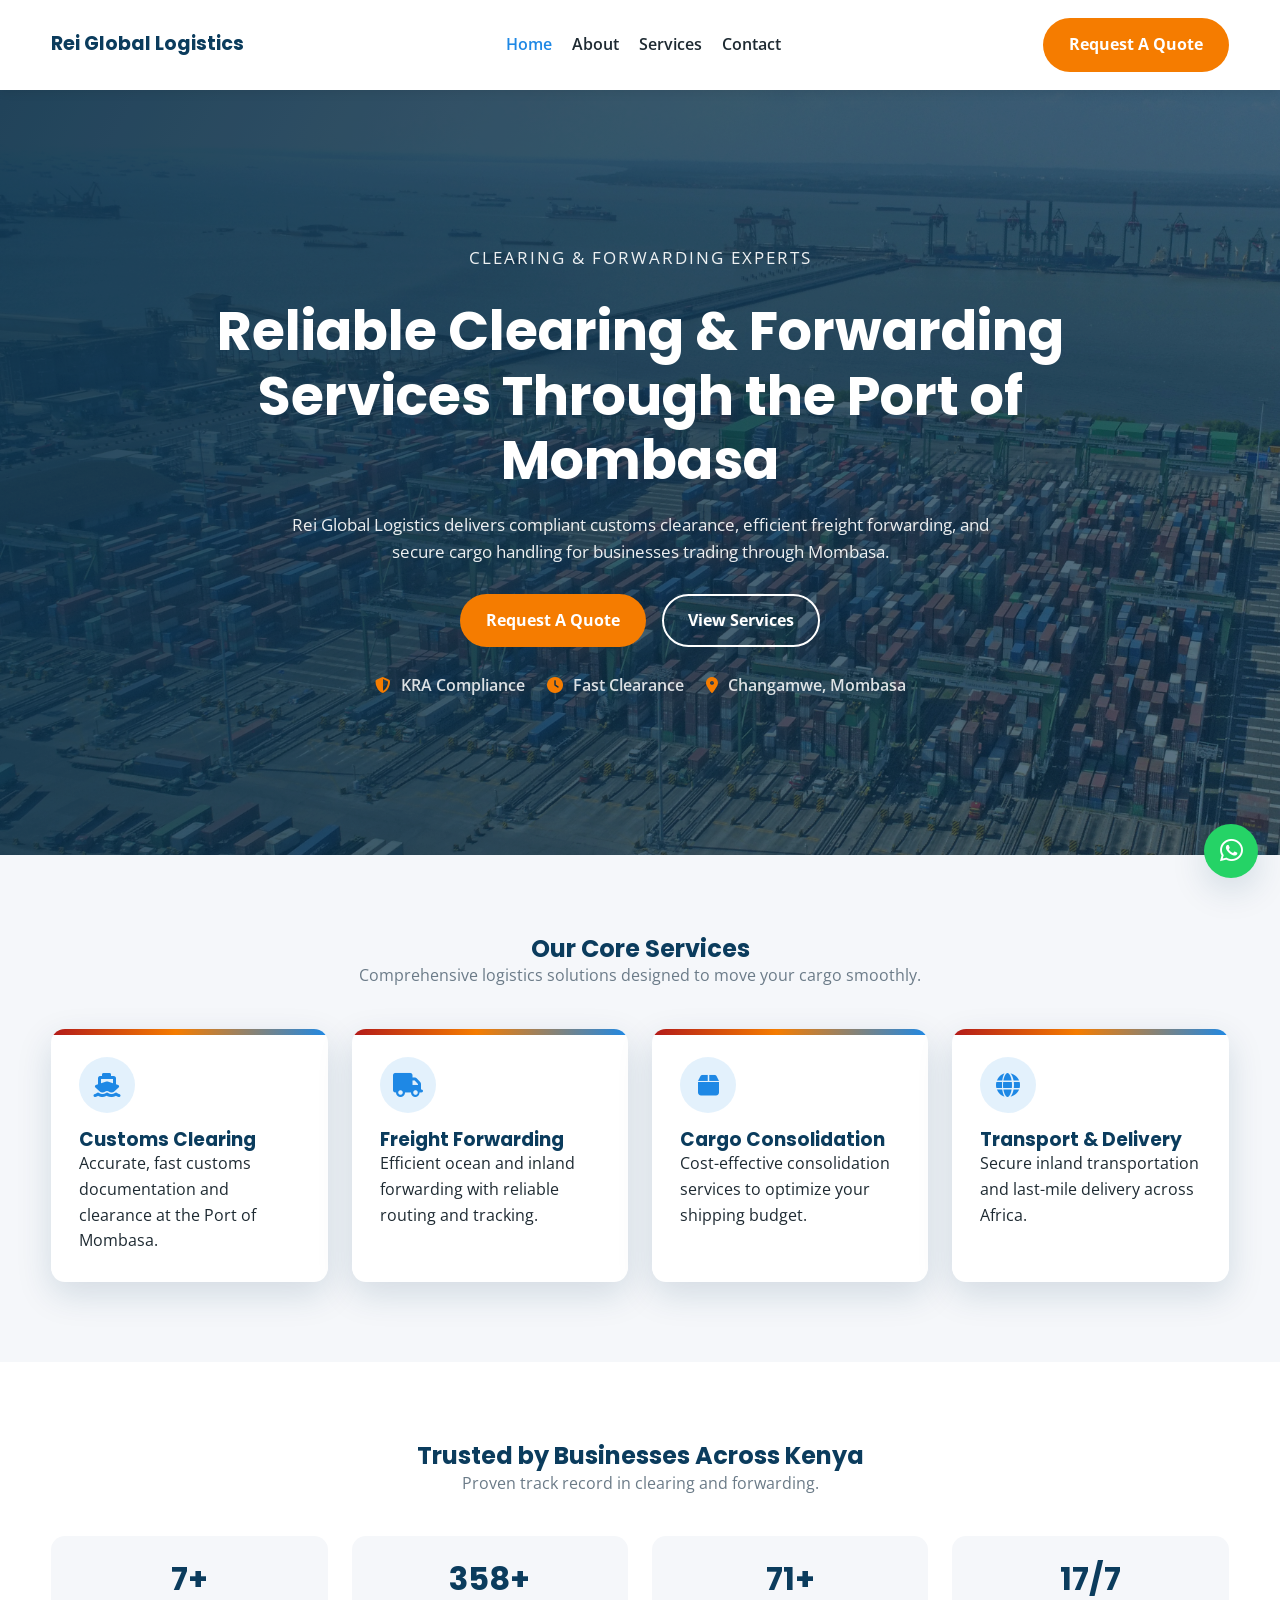
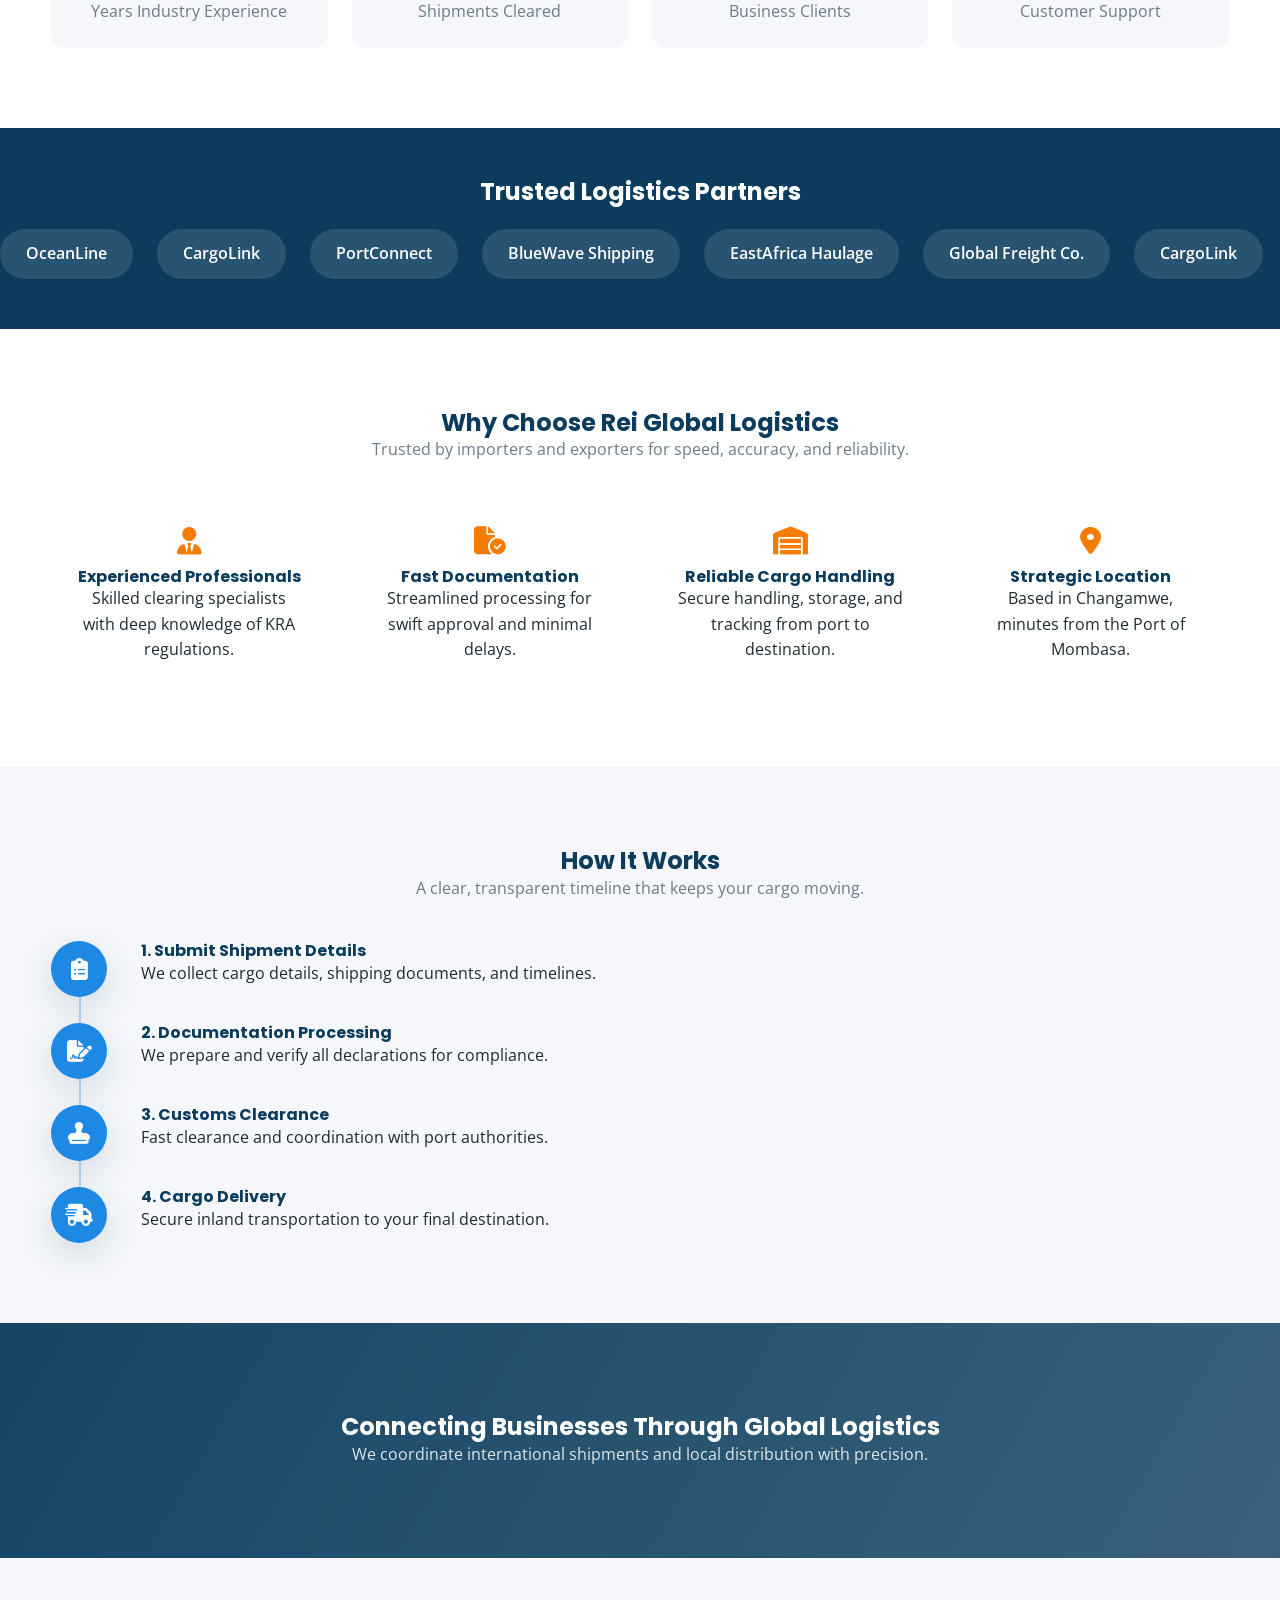
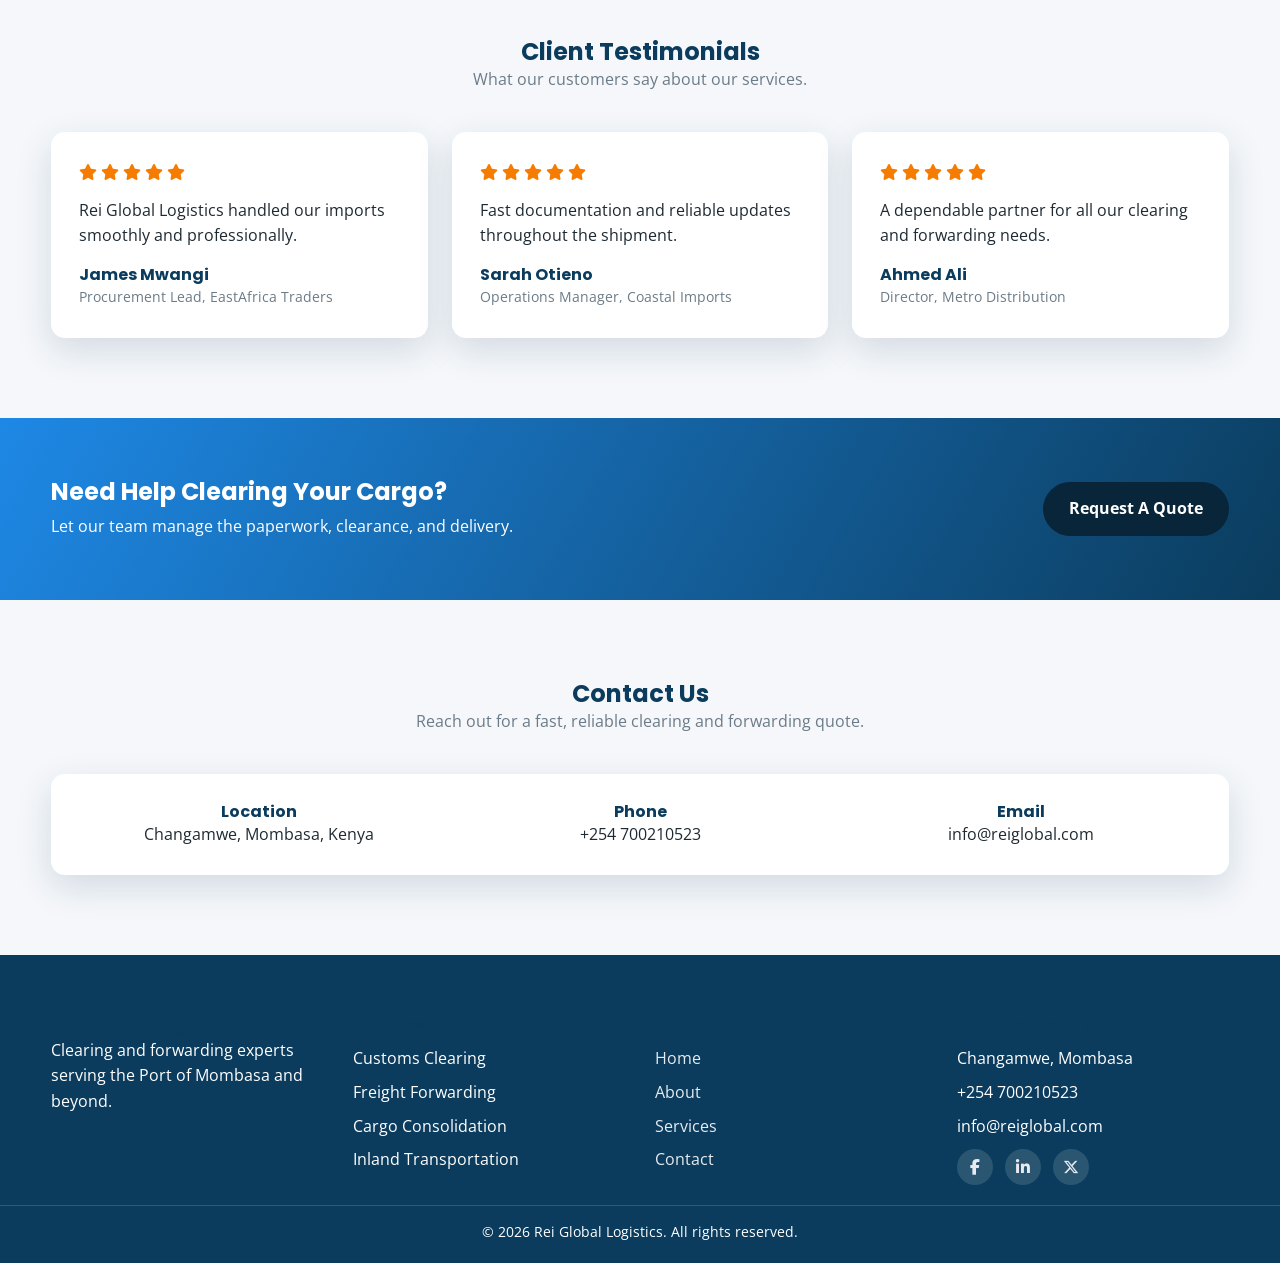
==== rei-global-logistics/index.html @ 984c5f97 "Initial commit" ====
<!doctype html>
<html lang="en">
  <head>
    <meta charset="UTF-8" />
    <meta name="viewport" content="width=device-width, initial-scale=1.0" />
    <meta
      name="description"
      content="Premium clearing and forwarding services in Changamwe, Mombasa. Rei Global Logistics delivers compliant customs clearance and reliable freight forwarding through the Port of Mombasa."
    />
    <title>Rei Global Logistics | Clearing & Forwarding in Mombasa</title>

    <!-- Open Graph -->
    <meta
      property="og:title"
      content="Rei Global Logistics | Clearing & Forwarding in Mombasa"
    />
    <meta
      property="og:description"
      content="Reliable customs clearing, freight forwarding, and cargo handling through the Port of Mombasa."
    />
    <meta property="og:type" content="website" />
    <meta property="og:url" content="https://reiglobal.com" />
    <meta property="og:image" content="https://reiglobal.com/images/hero.jpg" />

    <link rel="preconnect" href="https://fonts.googleapis.com" />
    <link rel="preconnect" href="https://fonts.gstatic.com" crossorigin />
    <link
      href="https://fonts.googleapis.com/css2?family=Open+Sans:wght@300;400;600;700&family=Poppins:wght@500;600;700&display=swap"
      rel="stylesheet"
    />
    <link
      rel="stylesheet"
      href="https://cdnjs.cloudflare.com/ajax/libs/font-awesome/6.5.0/css/all.min.css"
      crossorigin="anonymous"
      referrerpolicy="no-referrer"
    />
    <link rel="stylesheet" href="css/style.css" />
  </head>
  <body class="page-transition">
    <!-- Header / Navbar -->
    <header class="site-header">
      <nav class="navbar container" aria-label="Main navigation">
        <a href="index.html" class="logo">Rei Global Logistics</a>
        <button
          class="nav-toggle"
          aria-label="Toggle menu"
          aria-expanded="false"
        >
          <span class="bar"></span>
          <span class="bar"></span>
          <span class="bar"></span>
        </button>
        <div class="nav-links">
          <a href="index.html" class="active">Home</a>
          <a href="about.html">About</a>
          <a href="services.html">Services</a>
          <a href="contact.html">Contact</a>
          <a href="contact.html" class="btn btn-accent btn-small"
            >Request a Quote</a
          >
        </div>
        <a href="contact.html" class="btn btn-accent">Request a Quote</a>
      </nav>
    </header>

    <!-- Hero Section -->
    <section class="hero" role="banner">
      <!-- Background image: images/hero.jpg -->
      <div class="hero-overlay"></div>
      <div class="hero-content container">
        <p class="hero-kicker">Clearing &amp; Forwarding Experts</p>
        <h1>
          Reliable Clearing &amp; Forwarding Services Through the Port of
          Mombasa
        </h1>
        <p>
          Rei Global Logistics delivers compliant customs clearance, efficient
          freight forwarding, and secure cargo handling for businesses trading
          through Mombasa.
        </p>
        <div class="hero-actions">
          <a href="contact.html" class="btn btn-accent btn-animated"
            >Request a Quote</a
          >
          <a href="services.html" class="btn btn-outline btn-animated"
            >View Services</a
          >
        </div>
        <div class="hero-trust">
          <span><i class="fa-solid fa-shield-halved"></i> KRA Compliance</span>
          <span><i class="fa-solid fa-clock"></i> Fast Clearance</span>
          <span
            ><i class="fa-solid fa-location-dot"></i> Changamwe, Mombasa</span
          >
        </div>
      </div>
    </section>

    <!-- Services Overview -->
    <section id="services" class="section reveal">
      <div class="container">
        <div class="section-header">
          <h2>Our Core Services</h2>
          <p>
            Comprehensive logistics solutions designed to move your cargo
            smoothly.
          </p>
        </div>
        <div class="grid grid-4">
          <div class="card service-card">
            <div class="icon-circle"><i class="fa-solid fa-ship"></i></div>
            <h3>Customs Clearing</h3>
            <p>
              Accurate, fast customs documentation and clearance at the Port of
              Mombasa.
            </p>
          </div>
          <div class="card service-card">
            <div class="icon-circle"><i class="fa-solid fa-truck"></i></div>
            <h3>Freight Forwarding</h3>
            <p>
              Efficient ocean and inland forwarding with reliable routing and
              tracking.
            </p>
          </div>
          <div class="card service-card">
            <div class="icon-circle"><i class="fa-solid fa-box"></i></div>
            <h3>Cargo Consolidation</h3>
            <p>
              Cost-effective consolidation services to optimize your shipping
              budget.
            </p>
          </div>
          <div class="card service-card">
            <div class="icon-circle"><i class="fa-solid fa-globe"></i></div>
            <h3>Transport &amp; Delivery</h3>
            <p>
              Secure inland transportation and last-mile delivery across Africa.
            </p>
          </div>
        </div>
      </div>
    </section>

    <!-- Trust / Statistics -->
    <section class="section stats-section reveal">
      <div class="container">
        <div class="section-header">
          <h2>Trusted by Businesses Across Kenya</h2>
          <p>Proven track record in clearing and forwarding.</p>
        </div>
        <div class="grid grid-4">
          <div class="stat-card">
            <h3><span class="counter" data-target="10">0</span>+</h3>
            <p>Years Industry Experience</p>
          </div>
          <div class="stat-card">
            <h3><span class="counter" data-target="500">0</span>+</h3>
            <p>Shipments Cleared</p>
          </div>
          <div class="stat-card">
            <h3><span class="counter" data-target="100">0</span>+</h3>
            <p>Business Clients</p>
          </div>
          <div class="stat-card">
            <h3><span class="counter" data-target="24">0</span>/7</h3>
            <p>Customer Support</p>
          </div>
        </div>
      </div>
    </section>

    <!-- Partner Logos -->
    <section class="logo-strip reveal" aria-label="Partner logos">
      <div class="container">
        <h2>Trusted Logistics Partners</h2>
      </div>
      <div class="logo-marquee">
        <div class="logo-track">
          <div class="logo-item">OceanLine</div>
          <div class="logo-item">CargoLink</div>
          <div class="logo-item">PortConnect</div>
          <div class="logo-item">BlueWave Shipping</div>
          <div class="logo-item">EastAfrica Haulage</div>
          <div class="logo-item">Global Freight Co.</div>
          <div class="logo-item">CargoLink</div>
          <div class="logo-item">PortConnect</div>
        </div>
      </div>
    </section>

    <!-- Why Choose Us -->
    <section class="section section-alt reveal">
      <div class="container">
        <div class="section-header">
          <h2>Why Choose Rei Global Logistics</h2>
          <p>
            Trusted by importers and exporters for speed, accuracy, and
            reliability.
          </p>
        </div>
        <div class="grid grid-4">
          <div class="feature">
            <i class="fa-solid fa-user-tie"></i>
            <h4>Experienced Professionals</h4>
            <p>
              Skilled clearing specialists with deep knowledge of KRA
              regulations.
            </p>
          </div>
          <div class="feature">
            <i class="fa-solid fa-file-circle-check"></i>
            <h4>Fast Documentation</h4>
            <p>Streamlined processing for swift approval and minimal delays.</p>
          </div>
          <div class="feature">
            <i class="fa-solid fa-warehouse"></i>
            <h4>Reliable Cargo Handling</h4>
            <p>
              Secure handling, storage, and tracking from port to destination.
            </p>
          </div>
          <div class="feature">
            <i class="fa-solid fa-location-dot"></i>
            <h4>Strategic Location</h4>
            <p>Based in Changamwe, minutes from the Port of Mombasa.</p>
          </div>
        </div>
      </div>
    </section>

    <!-- Process Timeline -->
    <section class="section reveal">
      <div class="container">
        <div class="section-header">
          <h2>How It Works</h2>
          <p>A clear, transparent timeline that keeps your cargo moving.</p>
        </div>
        <div class="timeline">
          <div class="timeline-step">
            <div class="timeline-icon">
              <i class="fa-solid fa-clipboard-list"></i>
            </div>
            <div>
              <h4>1. Submit Shipment Details</h4>
              <p>
                We collect cargo details, shipping documents, and timelines.
              </p>
            </div>
          </div>
          <div class="timeline-step">
            <div class="timeline-icon">
              <i class="fa-solid fa-file-signature"></i>
            </div>
            <div>
              <h4>2. Documentation Processing</h4>
              <p>We prepare and verify all declarations for compliance.</p>
            </div>
          </div>
          <div class="timeline-step">
            <div class="timeline-icon"><i class="fa-solid fa-stamp"></i></div>
            <div>
              <h4>3. Customs Clearance</h4>
              <p>Fast clearance and coordination with port authorities.</p>
            </div>
          </div>
          <div class="timeline-step">
            <div class="timeline-icon">
              <i class="fa-solid fa-truck-fast"></i>
            </div>
            <div>
              <h4>4. Cargo Delivery</h4>
              <p>Secure inland transportation to your final destination.</p>
            </div>
          </div>
        </div>
      </div>
    </section>

    <!-- Global Logistics Section -->
    <section class="global-section reveal">
      <div class="global-overlay"></div>
      <div class="container">
        <h2>Connecting Businesses Through Global Logistics</h2>
        <p>
          We coordinate international shipments and local distribution with
          precision.
        </p>
      </div>
    </section>

    <!-- Testimonials -->
    <section class="section reveal">
      <div class="container">
        <div class="section-header">
          <h2>Client Testimonials</h2>
          <p>What our customers say about our services.</p>
        </div>
        <div class="grid grid-3">
          <div class="card testimonial">
            <div class="stars">
              <i class="fa-solid fa-star"></i>
              <i class="fa-solid fa-star"></i>
              <i class="fa-solid fa-star"></i>
              <i class="fa-solid fa-star"></i>
              <i class="fa-solid fa-star"></i>
            </div>
            <p>
              Rei Global Logistics handled our imports smoothly and
              professionally.
            </p>
            <h4>James Mwangi</h4>
            <span>Procurement Lead, EastAfrica Traders</span>
          </div>
          <div class="card testimonial">
            <div class="stars">
              <i class="fa-solid fa-star"></i>
              <i class="fa-solid fa-star"></i>
              <i class="fa-solid fa-star"></i>
              <i class="fa-solid fa-star"></i>
              <i class="fa-solid fa-star"></i>
            </div>
            <p>
              Fast documentation and reliable updates throughout the shipment.
            </p>
            <h4>Sarah Otieno</h4>
            <span>Operations Manager, Coastal Imports</span>
          </div>
          <div class="card testimonial">
            <div class="stars">
              <i class="fa-solid fa-star"></i>
              <i class="fa-solid fa-star"></i>
              <i class="fa-solid fa-star"></i>
              <i class="fa-solid fa-star"></i>
              <i class="fa-solid fa-star"></i>
            </div>
            <p>
              A dependable partner for all our clearing and forwarding needs.
            </p>
            <h4>Ahmed Ali</h4>
            <span>Director, Metro Distribution</span>
          </div>
        </div>
      </div>
    </section>

    <!-- Call To Action -->
    <section class="cta reveal">
      <div class="container cta-inner">
        <div>
          <h2>Need Help Clearing Your Cargo?</h2>
          <p>Let our team manage the paperwork, clearance, and delivery.</p>
        </div>
        <a href="contact.html" class="btn btn-dark">Request a Quote</a>
      </div>
    </section>

    <!-- Contact Preview -->
    <section class="section reveal">
      <div class="container">
        <div class="section-header">
          <h2>Contact Us</h2>
          <p>Reach out for a fast, reliable clearing and forwarding quote.</p>
        </div>
        <div class="contact-preview">
          <div>
            <h4>Location</h4>
            <p>Changamwe, Mombasa, Kenya</p>
          </div>
          <div>
            <h4>Phone</h4>
            <p>+254 700210523</p>
          </div>
          <div>
            <h4>Email</h4>
            <p>info@reiglobal.com</p>
          </div>
        </div>
      </div>
    </section>

    <!-- Footer -->
    <footer class="footer">
      <div class="container footer-grid">
        <div>
          <h3>Rei Global Logistics</h3>
          <p>
            Clearing and forwarding experts serving the Port of Mombasa and
            beyond.
          </p>
        </div>
        <div>
          <h4>Services</h4>
          <ul>
            <li>Customs Clearing</li>
            <li>Freight Forwarding</li>
            <li>Cargo Consolidation</li>
            <li>Inland Transportation</li>
          </ul>
        </div>
        <div>
          <h4>Quick Links</h4>
          <ul>
            <li><a href="index.html">Home</a></li>
            <li><a href="about.html">About</a></li>
            <li><a href="services.html">Services</a></li>
            <li><a href="contact.html">Contact</a></li>
          </ul>
        </div>
        <div>
          <h4>Contact Details</h4>
          <ul>
            <li>Changamwe, Mombasa</li>
            <li>+254 700210523</li>
            <li>info@reiglobal.com</li>
          </ul>
          <div class="socials">
            <a href="#" aria-label="Facebook"
              ><i class="fa-brands fa-facebook-f"></i
            ></a>
            <a href="#" aria-label="LinkedIn"
              ><i class="fa-brands fa-linkedin-in"></i
            ></a>
            <a href="#" aria-label="Twitter"
              ><i class="fa-brands fa-x-twitter"></i
            ></a>
          </div>
        </div>
      </div>
      <div class="footer-bottom">
        <p>&copy; 2026 Rei Global Logistics. All rights reserved.</p>
      </div>
    </footer>

    <!-- Floating WhatsApp Button -->
    <a
      href="https://wa.me/254700210523"
      class="whatsapp-float"
      aria-label="Chat on WhatsApp"
    >
      <i class="fa-brands fa-whatsapp"></i>
    </a>

    <script src="js/script.js"></script>
  </body>
</html>
---- rei-global-logistics/css/style.css ----
/* ==========================================================
   Rei Global Logistics - Premium Stylesheet
   ========================================================== */

:root {
  --primary: #0B3C5D;
  --secondary: #1E88E5;
  --accent: #F57C00;
  --bg: #F5F7FA;
  --dark: #082539;
  --text: #1E2A32;
  --muted: #6B7B88;
  --white: #ffffff;
  --shadow: 0 12px 35px rgba(11, 60, 93, 0.15);
  --radius: 14px;
}

* {
  box-sizing: border-box;
  margin: 0;
  padding: 0;
}

html {
  scroll-behavior: smooth;
}

body {
  font-family: "Open Sans", sans-serif;
  color: var(--text);
  background: var(--bg);
  line-height: 1.6;
  opacity: 0;
  transition: opacity 0.4s ease;
}

body.page-loaded {
  opacity: 1;
}

body.page-leave {
  opacity: 0;
}

h1, h2, h3, h4 {
  font-family: "Poppins", sans-serif;
  color: var(--primary);
  line-height: 1.2;
}

a {
  text-decoration: none;
  color: inherit;
}

img {
  max-width: 100%;
  display: block;
  border-radius: var(--radius);
}

.container {
  width: min(1200px, 92%);
  margin: 0 auto;
}

.section {
  padding: 80px 0;
}

.section-alt {
  background: var(--white);
}

.section-header {
  text-align: center;
  margin-bottom: 40px;
}

.section-header p {
  color: var(--muted);
}

/* =========================
   Utility
   ========================= */

.btn-small {
  padding: 8px 16px;
  font-size: 0.9rem;
}

.reveal {
  opacity: 0;
  transform: translateY(30px);
  transition: opacity 0.7s ease, transform 0.7s ease;
}

.reveal-visible {
  opacity: 1;
  transform: translateY(0);
}

/* =========================
   Header / Navbar
   ========================= */

.site-header {
  position: sticky;
  top: 0;
  z-index: 999;
  background: var(--white);
  box-shadow: 0 2px 10px rgba(0, 0, 0, 0.08);
}

.navbar {
  display: flex;
  align-items: center;
  justify-content: space-between;
  padding: 18px 0;
  gap: 20px;
  position: relative;
}

.logo {
  font-family: "Poppins", sans-serif;
  font-weight: 700;
  font-size: 1.2rem;
  color: var(--primary);
}

.nav-links {
  display: flex;
  gap: 20px;
  align-items: center;
}

.nav-links .btn-small {
  display: none;
}

.nav-links a {
  font-weight: 600;
  color: var(--text);
  transition: color 0.3s ease;
}

.nav-links a:hover,
.nav-links a.active {
  color: var(--secondary);
}

.nav-toggle {
  display: none;
  background: none;
  border: none;
  cursor: pointer;
}

.nav-toggle .bar {
  display: block;
  width: 24px;
  height: 2px;
  margin: 5px 0;
  background: var(--primary);
  transition: transform 0.3s ease;
}

/* =========================
   Buttons + Ripple
   ========================= */

.btn {
  position: relative;
  overflow: hidden;
  display: inline-flex;
  align-items: center;
  justify-content: center;
  padding: 12px 24px;
  border-radius: 999px;
  font-weight: 700;
  transition: all 0.3s ease;
  border: 2px solid transparent;
  text-transform: capitalize;
}

.btn-accent {
  background: var(--accent);
  color: var(--white);
}

.btn-accent:hover {
  background: #e56f00;
  transform: translateY(-2px);
}

.btn-outline {
  border-color: var(--white);
  color: var(--white);
  background: transparent;
}

.btn-outline:hover {
  background: rgba(255, 255, 255, 0.2);
}

.btn-dark {
  background: var(--dark);
  color: var(--white);
}

.btn-dark:hover {
  background: #0b2f47;
}

.btn-animated {
  animation: pulse 2.2s infinite;
}

@keyframes pulse {
  0% { transform: translateY(0); box-shadow: 0 0 0 0 rgba(245, 124, 0, 0.4); }
  70% { transform: translateY(-2px); box-shadow: 0 0 0 12px rgba(245, 124, 0, 0); }
  100% { transform: translateY(0); box-shadow: 0 0 0 0 rgba(245, 124, 0, 0); }
}

.ripple {
  position: absolute;
  border-radius: 50%;
  transform: scale(0);
  animation: ripple 600ms linear;
  background: rgba(255, 255, 255, 0.45);
}

@keyframes ripple {
  to { transform: scale(4); opacity: 0; }
}

/* =========================
   Hero
   ========================= */

.hero {
  position: relative;
  min-height: 85vh;
  display: flex;
  align-items: center;
  background: linear-gradient(120deg, rgba(11, 60, 93, 0.88), rgba(11, 60, 93, 0.55)),
    url("../images/hero.jpg") center/cover no-repeat;
  color: var(--white);
}

.hero-overlay {
  position: absolute;
  inset: 0;
  background: rgba(0, 0, 0, 0.2);
}

.hero-content {
  position: relative;
  z-index: 1;
  max-width: 900px;
  margin: 0 auto;
  text-align: center;
  animation: fadeUp 1s ease both;
}

.hero-kicker {
  text-transform: uppercase;
  letter-spacing: 2px;
  font-size: 0.9rem;
  color: rgba(255, 255, 255, 0.85);
  margin-bottom: 12px;
}

.hero-content h1 {
  color: var(--white);
  font-size: clamp(2.4rem, 4.2vw, 3.6rem);
  margin-bottom: 18px;
}

.hero-content p {
  color: rgba(255, 255, 255, 0.92);
  margin-bottom: 28px;
  max-width: 720px;
  margin-left: auto;
  margin-right: auto;
  font-size: 1.05rem;
}

.hero-actions {
  display: flex;
  gap: 16px;
  flex-wrap: wrap;
  justify-content: center;
}

.hero-trust {
  display: flex;
  gap: 22px;
  flex-wrap: wrap;
  margin-top: 26px;
  color: rgba(255, 255, 255, 0.85);
  font-weight: 600;
  justify-content: center;
}

.hero-trust i {
  color: var(--accent);
  margin-right: 6px;
}

@keyframes fadeUp {
  from { opacity: 0; transform: translateY(30px); }
  to { opacity: 1; transform: translateY(0); }
}

/* =========================
   Grid / Cards
   ========================= */

.grid {
  display: grid;
  gap: 24px;
}

.grid-4 {
  grid-template-columns: repeat(4, 1fr);
}

.grid-3 {
  grid-template-columns: repeat(3, 1fr);
}

.grid-2 {
  grid-template-columns: repeat(2, 1fr);
}

.card {
  background: var(--white);
  padding: 28px;
  border-radius: var(--radius);
  box-shadow: var(--shadow);
  transition: transform 0.3s ease, box-shadow 0.3s ease;
}

.card:hover {
  transform: translateY(-8px) scale(1.01);
  box-shadow: 0 18px 45px rgba(11, 60, 93, 0.2);
}

.icon-circle {
  width: 56px;
  height: 56px;
  border-radius: 50%;
  display: inline-flex;
  align-items: center;
  justify-content: center;
  background: rgba(30, 136, 229, 0.12);
  color: var(--secondary);
  font-size: 24px;
  margin-bottom: 16px;
}

.service-card i {
  font-size: 24px;
}

/* Curved accent for service cards only (screenshot style) */
.service-card {
  position: relative;
  overflow: hidden;
}

.service-card::before {
  content: "";
  position: absolute;
  top: 0;
  left: 0;
  right: 0;
  height: 6px;
  border-top-left-radius: var(--radius);
  border-top-right-radius: var(--radius);
  background: linear-gradient(90deg, #b21a1a 0%, var(--accent) 45%, var(--secondary) 100%);
}

.feature {
  text-align: center;
  padding: 24px;
}

.feature i {
  font-size: 28px;
  color: var(--accent);
  margin-bottom: 12px;
}

/* =========================
   Stats
   ========================= */

.stats-section {
  background: var(--white);
}

.stat-card {
  text-align: center;
  padding: 24px;
  background: var(--bg);
  border-radius: var(--radius);
}

.stat-card h3 {
  font-size: 2rem;
  color: var(--primary);
}

.stat-card p {
  color: var(--muted);
}

/* =========================
   Partner Logos
   ========================= */

.logo-strip {
  padding: 50px 0;
  background: var(--primary);
  color: var(--white);
}

.logo-strip h2 {
  color: var(--white);
  text-align: center;
  margin-bottom: 22px;
}

.logo-marquee {
  overflow: hidden;
}

.logo-track {
  display: flex;
  gap: 24px;
  width: max-content;
  animation: scroll 20s linear infinite;
}

.logo-item {
  padding: 12px 26px;
  background: rgba(255, 255, 255, 0.12);
  border-radius: 999px;
  font-weight: 600;
  white-space: nowrap;
}

@keyframes scroll {
  0% { transform: translateX(0); }
  100% { transform: translateX(-50%); }
}

/* =========================
   Timeline
   ========================= */

.timeline {
  display: grid;
  gap: 26px;
  position: relative;
}

.timeline::before {
  content: "";
  position: absolute;
  left: 28px;
  top: 0;
  bottom: 0;
  width: 2px;
  background: rgba(30, 136, 229, 0.3);
}

.timeline-step {
  display: grid;
  grid-template-columns: 70px 1fr;
  gap: 20px;
  align-items: start;
  position: relative;
}

.timeline-icon {
  width: 56px;
  height: 56px;
  border-radius: 50%;
  background: var(--secondary);
  color: var(--white);
  display: flex;
  align-items: center;
  justify-content: center;
  font-size: 22px;
  box-shadow: var(--shadow);
  z-index: 2;
}

/* =========================
   Global Logistics
   ========================= */

.global-section {
  position: relative;
  padding: 90px 0;
  background: linear-gradient(120deg, rgba(11, 60, 93, 0.9), rgba(11, 60, 93, 0.6)),
    url("../images/world-map.svg") center/cover no-repeat;
  color: var(--white);
  text-align: center;
}

.global-overlay {
  position: absolute;
  inset: 0;
  background: rgba(11, 60, 93, 0.5);
}

.global-section .container {
  position: relative;
  z-index: 1;
}

.global-section h2 {
  color: var(--white);
}

.global-section p {
  color: rgba(255, 255, 255, 0.85);
}

/* =========================
   Testimonials
   ========================= */

.testimonial {
  background: var(--white);
}

.stars {
  color: var(--accent);
  margin-bottom: 12px;
}

.testimonial h4 {
  margin-top: 16px;
}

.testimonial span {
  color: var(--muted);
  font-size: 0.9rem;
}

/* =========================
   CTA
   ========================= */

.cta {
  background: linear-gradient(120deg, var(--secondary), var(--primary));
  color: var(--white);
  padding: 60px 0;
}

.cta-inner {
  display: flex;
  justify-content: space-between;
  align-items: center;
  gap: 20px;
  flex-wrap: wrap;
}

.cta h2 {
  color: var(--white);
  margin-bottom: 8px;
}

/* =========================
   Contact Preview
   ========================= */

.contact-preview {
  display: grid;
  grid-template-columns: repeat(3, 1fr);
  gap: 20px;
  text-align: center;
  background: var(--white);
  padding: 28px;
  border-radius: var(--radius);
  box-shadow: var(--shadow);
}

/* =========================
   Page Hero
   ========================= */

.page-hero {
  position: relative;
  padding: 80px 0;
  background: linear-gradient(120deg, rgba(11, 60, 93, 0.85), rgba(11, 60, 93, 0.55)),
    url("../images/page-hero.jpg") center/cover no-repeat;
  color: var(--white);
}

.page-hero-overlay {
  position: absolute;
  inset: 0;
  background: rgba(0, 0, 0, 0.25);
}

.page-hero-content {
  position: relative;
  z-index: 1;
}

.page-hero h1 {
  color: var(--white);
}

/* =========================
   Split Layout
   ========================= */

.split {
  display: grid;
  grid-template-columns: repeat(2, 1fr);
  gap: 40px;
  align-items: center;
}

.image-card {
  background: var(--white);
  padding: 16px;
  border-radius: var(--radius);
  box-shadow: var(--shadow);
}

/* =========================
   Services List
   ========================= */

.benefits {
  margin-top: 14px;
  list-style: none;
  color: var(--muted);
}

.benefits li {
  margin-bottom: 6px;
}

/* =========================
   Contact Page
   ========================= */

.contact-grid {
  display: grid;
  grid-template-columns: 1.2fr 0.8fr;
  gap: 32px;
}

.contact-form-wrap {
  background: var(--white);
  padding: 32px;
  border-radius: var(--radius);
  box-shadow: var(--shadow);
}

.form-group {
  display: flex;
  flex-direction: column;
  gap: 8px;
  margin-bottom: 18px;
}

input, textarea {
  padding: 12px 14px;
  border: 1px solid #d4dbe1;
  border-radius: 8px;
  font-family: inherit;
}

input:focus, textarea:focus {
  outline: 2px solid rgba(30, 136, 229, 0.3);
  border-color: var(--secondary);
}

.contact-details {
  background: var(--white);
  padding: 32px;
  border-radius: var(--radius);
  box-shadow: var(--shadow);
}

.contact-details ul {
  list-style: none;
  margin: 16px 0 24px;
}

.contact-details li {
  margin-bottom: 10px;
}

.business-hours h3 {
  margin-bottom: 10px;
}

.map-embed iframe {
  width: 100%;
  height: 220px;
  border: 0;
  border-radius: var(--radius);
}

/* =========================
   Floating WhatsApp Button
   ========================= */

.whatsapp-float {
  position: fixed;
  right: 22px;
  bottom: 22px;
  width: 54px;
  height: 54px;
  border-radius: 50%;
  background: #25D366;
  color: var(--white);
  display: flex;
  align-items: center;
  justify-content: center;
  font-size: 26px;
  box-shadow: var(--shadow);
  z-index: 1000;
  transition: transform 0.3s ease, box-shadow 0.3s ease;
}

.whatsapp-float:hover {
  transform: translateY(-4px) scale(1.05);
  box-shadow: 0 18px 40px rgba(37, 211, 102, 0.4);
}

/* =========================
   Footer
   ========================= */

.footer {
  background: var(--primary);
  color: var(--white);
  padding: 60px 0 20px;
}

.footer-grid {
  display: grid;
  grid-template-columns: repeat(4, 1fr);
  gap: 30px;
  margin-bottom: 20px;
}

.footer a {
  color: var(--white);
  opacity: 0.9;
  transition: opacity 0.3s ease, color 0.3s ease;
}

.footer a:hover {
  opacity: 1;
  color: var(--accent);
}

.footer ul {
  list-style: none;
  margin-top: 12px;
}

.footer li {
  margin-bottom: 8px;
}

.socials {
  display: flex;
  gap: 12px;
  margin-top: 10px;
}

.socials a {
  width: 36px;
  height: 36px;
  border-radius: 50%;
  display: inline-flex;
  align-items: center;
  justify-content: center;
  background: rgba(255, 255, 255, 0.15);
}

.footer-bottom {
  text-align: center;
  border-top: 1px solid rgba(255, 255, 255, 0.15);
  padding-top: 14px;
  font-size: 0.9rem;
}

/* =========================
   Responsive
   ========================= */

@media (max-width: 1100px) {
  .grid-4 {
    grid-template-columns: repeat(2, 1fr);
  }
}

@media (max-width: 900px) {
  .nav-links,
  .navbar .btn {
    display: none;
  }

  .nav-toggle {
    display: block;
  }

  .nav-links.open {
    position: absolute;
    top: 100%;
    right: 0;
    background: var(--white);
    width: min(320px, 90%);
    display: flex;
    flex-direction: column;
    padding: 20px;
    box-shadow: var(--shadow);
  }

  .nav-links.open .btn-small {
    display: inline-flex;
  }

  .split,
  .contact-grid,
  .grid-3,
  .grid-2,
  .contact-preview,
  .footer-grid {
    grid-template-columns: 1fr;
  }

  .cta-inner {
    flex-direction: column;
    align-items: flex-start;
  }

  .timeline::before {
    left: 28px;
  }
}

@media (max-width: 600px) {
  .section {
    padding: 60px 0;
  }

  .hero-actions {
    flex-direction: column;
    align-items: flex-start;
  }

  .logo-track {
    animation-duration: 28s;
  }
}
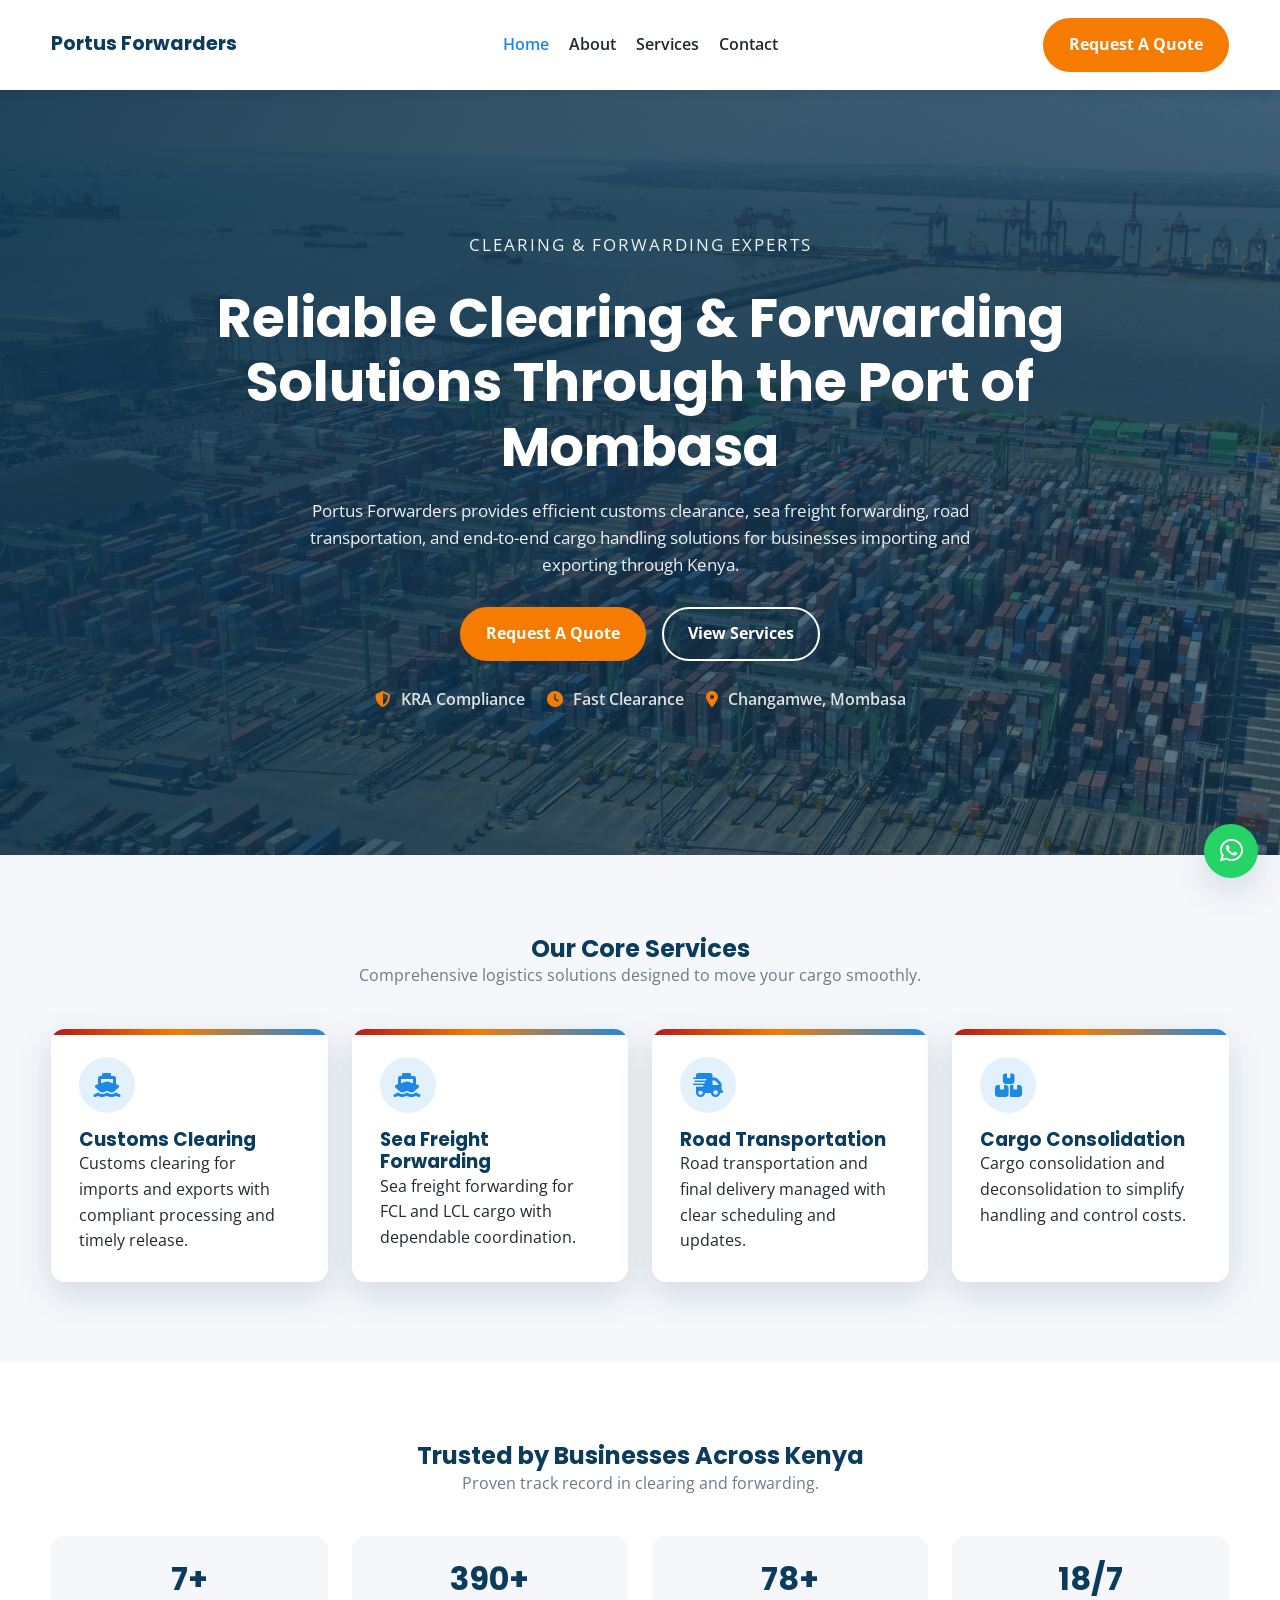
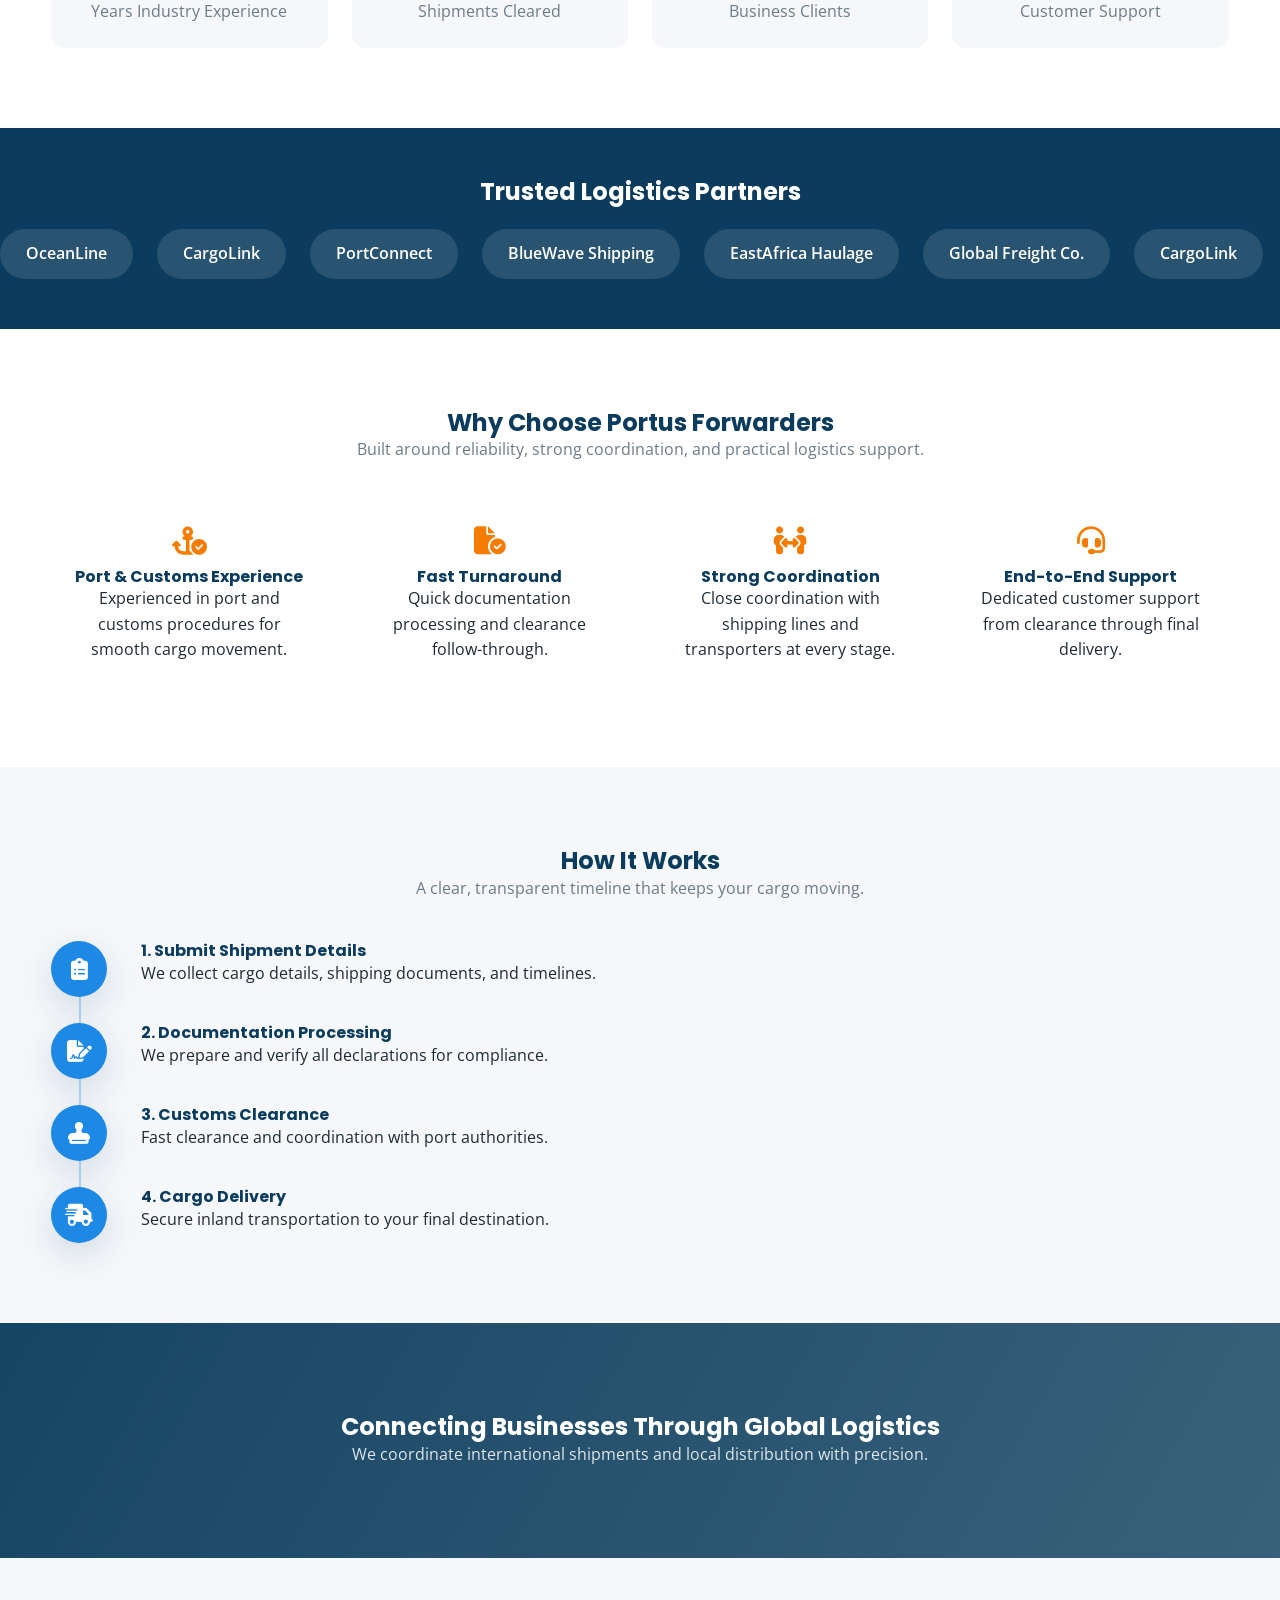
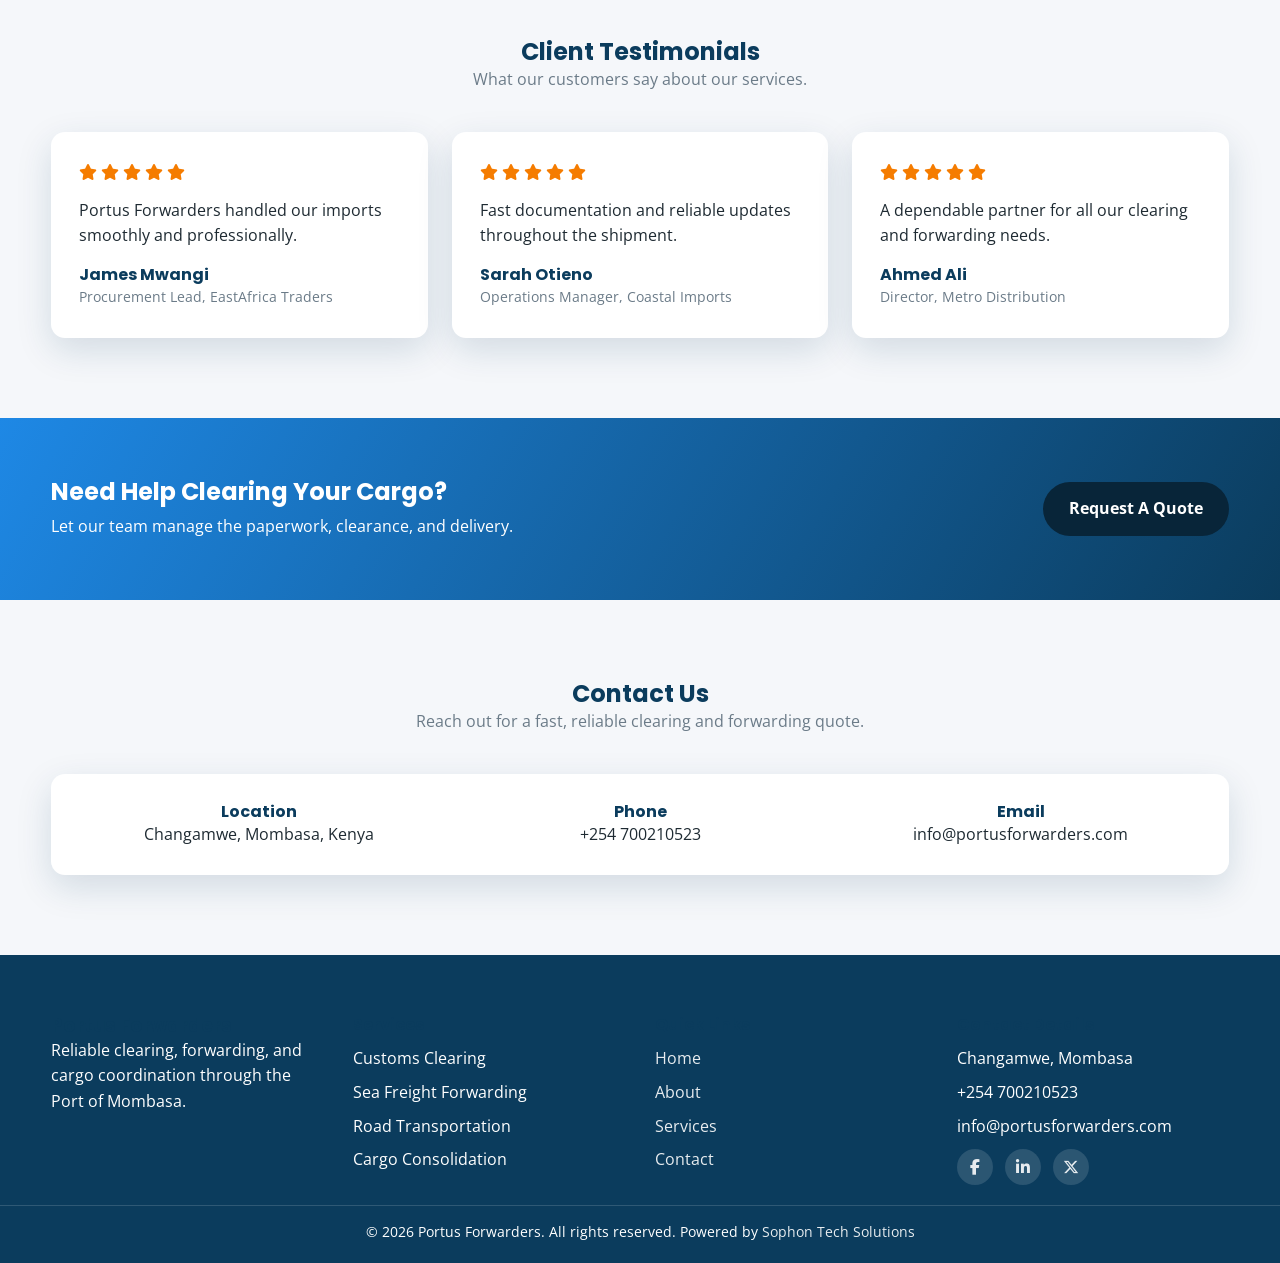
==== commit 80b314e1: "Rebrand site to Portus Forwarders Replace 'Rei Global Logistics' with 'Portus Forwarders' across the" ====
--- a/rei-global-logistics/index.html
+++ b/rei-global-logistics/index.html
@@ -5,22 +5,22 @@
     <meta name="viewport" content="width=device-width, initial-scale=1.0" />
     <meta
       name="description"
-      content="Premium clearing and forwarding services in Changamwe, Mombasa. Rei Global Logistics delivers compliant customs clearance and reliable freight forwarding through the Port of Mombasa."
+      content="Portus Forwarders provides efficient customs clearance, sea freight forwarding, road transportation, and end-to-end cargo handling solutions through the Port of Mombasa."
     />
-    <title>Rei Global Logistics | Clearing & Forwarding in Mombasa</title>
+    <title>Portus Forwarders | Clearing & Forwarding in Mombasa</title>
 
     <!-- Open Graph -->
     <meta
       property="og:title"
-      content="Rei Global Logistics | Clearing & Forwarding in Mombasa"
+      content="Portus Forwarders | Clearing & Forwarding in Mombasa"
     />
     <meta
       property="og:description"
       content="Reliable customs clearing, freight forwarding, and cargo handling through the Port of Mombasa."
     />
     <meta property="og:type" content="website" />
-    <meta property="og:url" content="https://reiglobal.com" />
-    <meta property="og:image" content="https://reiglobal.com/images/hero.jpg" />
+    <meta property="og:url" content="https://portusforwarders.com" />
+    <meta property="og:image" content="https://portusforwarders.com/images/hero.jpg" />
 
     <link rel="preconnect" href="https://fonts.googleapis.com" />
     <link rel="preconnect" href="https://fonts.gstatic.com" crossorigin />
@@ -40,7 +40,7 @@
     <!-- Header / Navbar -->
     <header class="site-header">
       <nav class="navbar container" aria-label="Main navigation">
-        <a href="index.html" class="logo">Rei Global Logistics</a>
+        <a href="index.html" class="logo">Portus Forwarders</a>
         <button
           class="nav-toggle"
           aria-label="Toggle menu"
@@ -70,13 +70,13 @@
       <div class="hero-content container">
         <p class="hero-kicker">Clearing &amp; Forwarding Experts</p>
         <h1>
-          Reliable Clearing &amp; Forwarding Services Through the Port of
+          Reliable Clearing &amp; Forwarding Solutions Through the Port of
           Mombasa
         </h1>
         <p>
-          Rei Global Logistics delivers compliant customs clearance, efficient
-          freight forwarding, and secure cargo handling for businesses trading
-          through Mombasa.
+          Portus Forwarders provides efficient customs clearance, sea freight
+          forwarding, road transportation, and end-to-end cargo handling
+          solutions for businesses importing and exporting through Kenya.
         </p>
         <div class="hero-actions">
           <a href="contact.html" class="btn btn-accent btn-animated"
@@ -111,31 +111,32 @@
             <div class="icon-circle"><i class="fa-solid fa-ship"></i></div>
             <h3>Customs Clearing</h3>
             <p>
-              Accurate, fast customs documentation and clearance at the Port of
-              Mombasa.
+              Customs clearing for imports and exports with compliant processing
+              and timely release.
             </p>
           </div>
           <div class="card service-card">
-            <div class="icon-circle"><i class="fa-solid fa-truck"></i></div>
-            <h3>Freight Forwarding</h3>
-            <p>
-              Efficient ocean and inland forwarding with reliable routing and
-              tracking.
+            <div class="icon-circle"><i class="fa-solid fa-ship"></i></div>
+            <h3>Sea Freight Forwarding</h3>
+            <p>
+              Sea freight forwarding for FCL and LCL cargo with dependable
+              coordination.
             </p>
           </div>
           <div class="card service-card">
-            <div class="icon-circle"><i class="fa-solid fa-box"></i></div>
+            <div class="icon-circle"><i class="fa-solid fa-truck-fast"></i></div>
+            <h3>Road Transportation</h3>
+            <p>
+              Road transportation and final delivery managed with clear
+              scheduling and updates.
+            </p>
+          </div>
+          <div class="card service-card">
+            <div class="icon-circle"><i class="fa-solid fa-boxes-stacked"></i></div>
             <h3>Cargo Consolidation</h3>
             <p>
-              Cost-effective consolidation services to optimize your shipping
-              budget.
-            </p>
-          </div>
-          <div class="card service-card">
-            <div class="icon-circle"><i class="fa-solid fa-globe"></i></div>
-            <h3>Transport &amp; Delivery</h3>
-            <p>
-              Secure inland transportation and last-mile delivery across Africa.
+              Cargo consolidation and deconsolidation to simplify handling and
+              control costs.
             </p>
           </div>
         </div>
@@ -193,37 +194,38 @@
     <section class="section section-alt reveal">
       <div class="container">
         <div class="section-header">
-          <h2>Why Choose Rei Global Logistics</h2>
+          <h2>Why Choose Portus Forwarders</h2>
           <p>
-            Trusted by importers and exporters for speed, accuracy, and
-            reliability.
+            Built around reliability, strong coordination, and practical
+            logistics support.
           </p>
         </div>
         <div class="grid grid-4">
           <div class="feature">
-            <i class="fa-solid fa-user-tie"></i>
-            <h4>Experienced Professionals</h4>
-            <p>
-              Skilled clearing specialists with deep knowledge of KRA
-              regulations.
+            <i class="fa-solid fa-anchor-circle-check"></i>
+            <h4>Port &amp; Customs Experience</h4>
+            <p>
+              Experienced in port and customs procedures for smooth cargo
+              movement.
             </p>
           </div>
           <div class="feature">
             <i class="fa-solid fa-file-circle-check"></i>
-            <h4>Fast Documentation</h4>
-            <p>Streamlined processing for swift approval and minimal delays.</p>
+            <h4>Fast Turnaround</h4>
+            <p>Quick documentation processing and clearance follow-through.</p>
           </div>
           <div class="feature">
-            <i class="fa-solid fa-warehouse"></i>
-            <h4>Reliable Cargo Handling</h4>
-            <p>
-              Secure handling, storage, and tracking from port to destination.
+            <i class="fa-solid fa-people-arrows-left-right"></i>
+            <h4>Strong Coordination</h4>
+            <p>
+              Close coordination with shipping lines and transporters at every
+              stage.
             </p>
           </div>
           <div class="feature">
-            <i class="fa-solid fa-location-dot"></i>
-            <h4>Strategic Location</h4>
-            <p>Based in Changamwe, minutes from the Port of Mombasa.</p>
+            <i class="fa-solid fa-headset"></i>
+            <h4>End-to-End Support</h4>
+            <p>Dedicated customer support from clearance through final delivery.</p>
           </div>
         </div>
       </div>
@@ -306,7 +308,7 @@
               <i class="fa-solid fa-star"></i>
             </div>
             <p>
-              Rei Global Logistics handled our imports smoothly and
+              Portus Forwarders handled our imports smoothly and
               professionally.
             </p>
             <h4>James Mwangi</h4>
@@ -373,7 +375,7 @@
           </div>
           <div>
             <h4>Email</h4>
-            <p>info@reiglobal.com</p>
+            <p>info@portusforwarders.com</p>
           </div>
         </div>
       </div>
@@ -383,19 +385,19 @@
     <footer class="footer">
       <div class="container footer-grid">
         <div>
-          <h3>Rei Global Logistics</h3>
+          <h3>Portus Forwarders</h3>
           <p>
-            Clearing and forwarding experts serving the Port of Mombasa and
-            beyond.
+            Reliable clearing, forwarding, and cargo coordination through the
+            Port of Mombasa.
           </p>
         </div>
         <div>
           <h4>Services</h4>
           <ul>
             <li>Customs Clearing</li>
-            <li>Freight Forwarding</li>
+            <li>Sea Freight Forwarding</li>
+            <li>Road Transportation</li>
             <li>Cargo Consolidation</li>
-            <li>Inland Transportation</li>
           </ul>
         </div>
         <div>
@@ -412,7 +414,7 @@
           <ul>
             <li>Changamwe, Mombasa</li>
             <li>+254 700210523</li>
-            <li>info@reiglobal.com</li>
+            <li>info@portusforwarders.com</li>
           </ul>
           <div class="socials">
             <a href="#" aria-label="Facebook"
@@ -428,7 +430,10 @@
         </div>
       </div>
       <div class="footer-bottom">
-        <p>&copy; 2026 Rei Global Logistics. All rights reserved.</p>
+        <p>
+          &copy; 2026 Portus Forwarders. All rights reserved. Powered by
+          <a href="https://sophontechsolutions.co.ke/">Sophon Tech Solutions</a>
+        </p>
       </div>
     </footer>
 
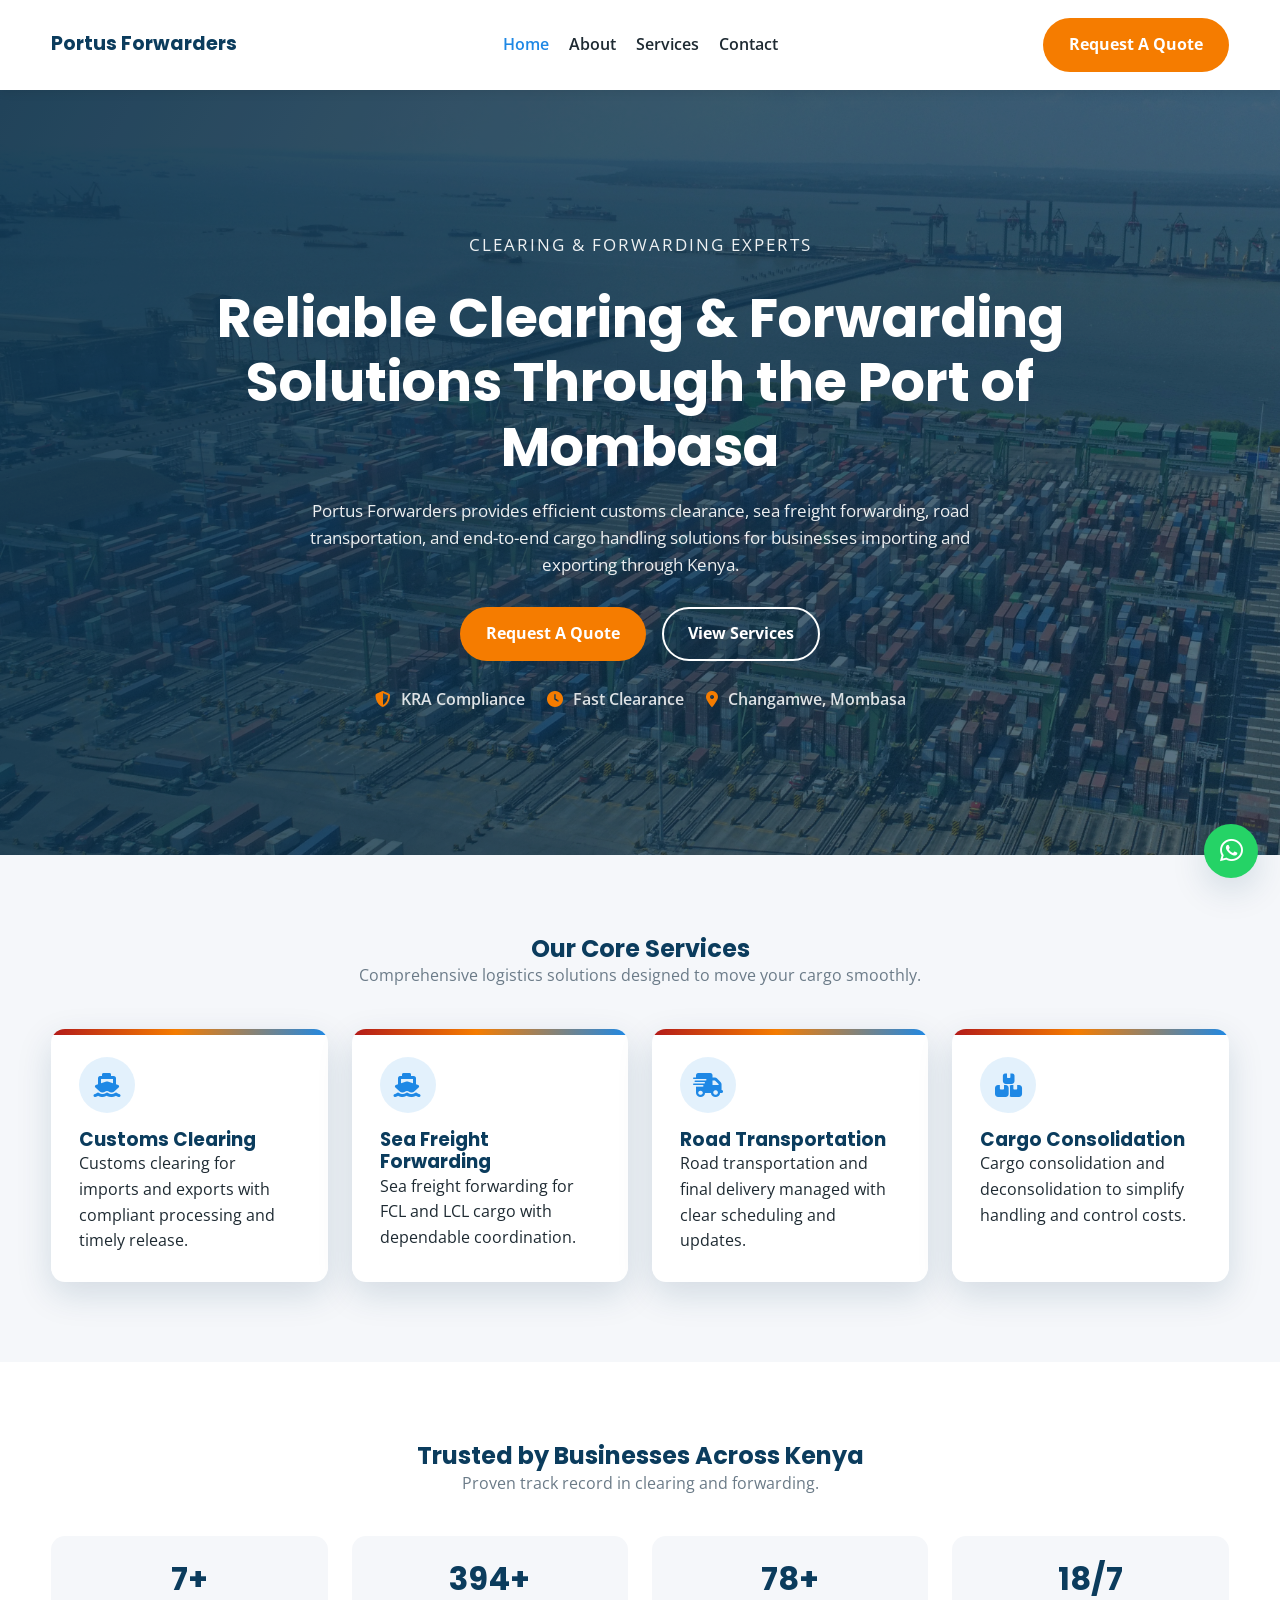
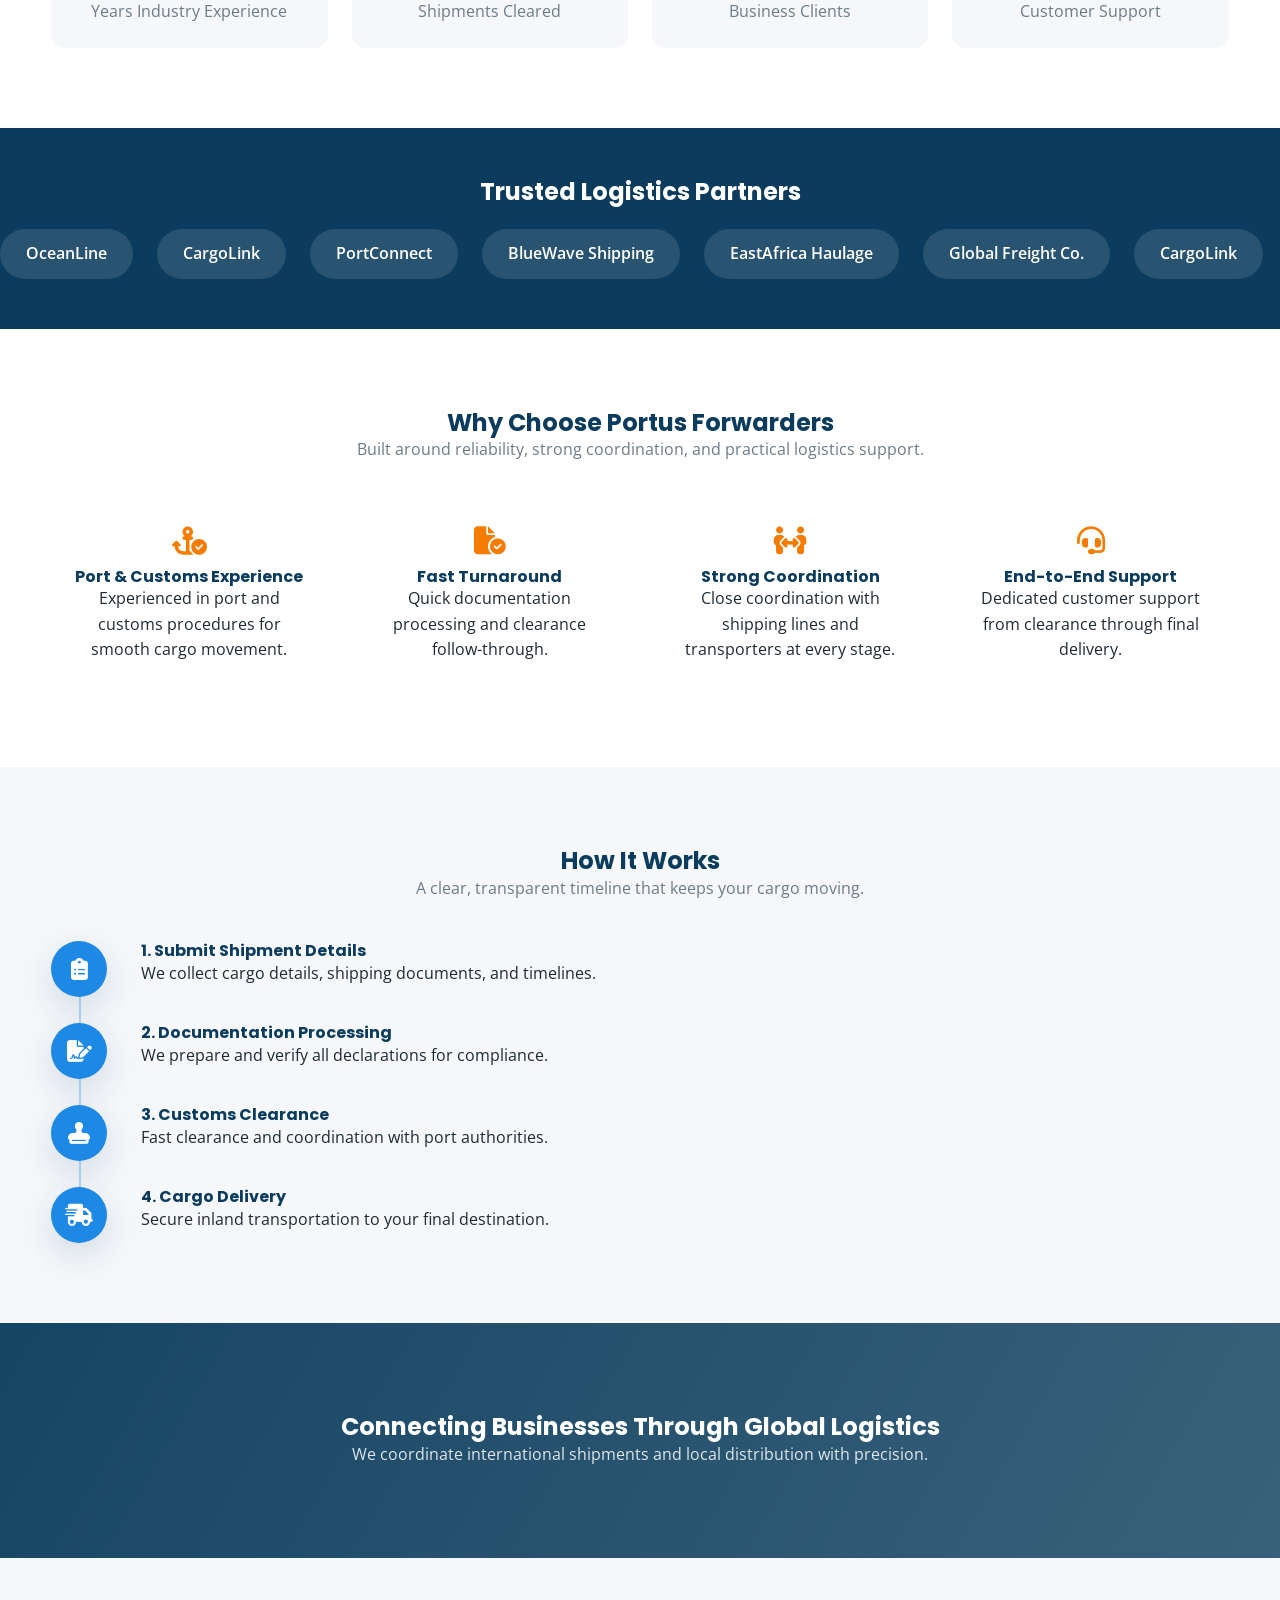
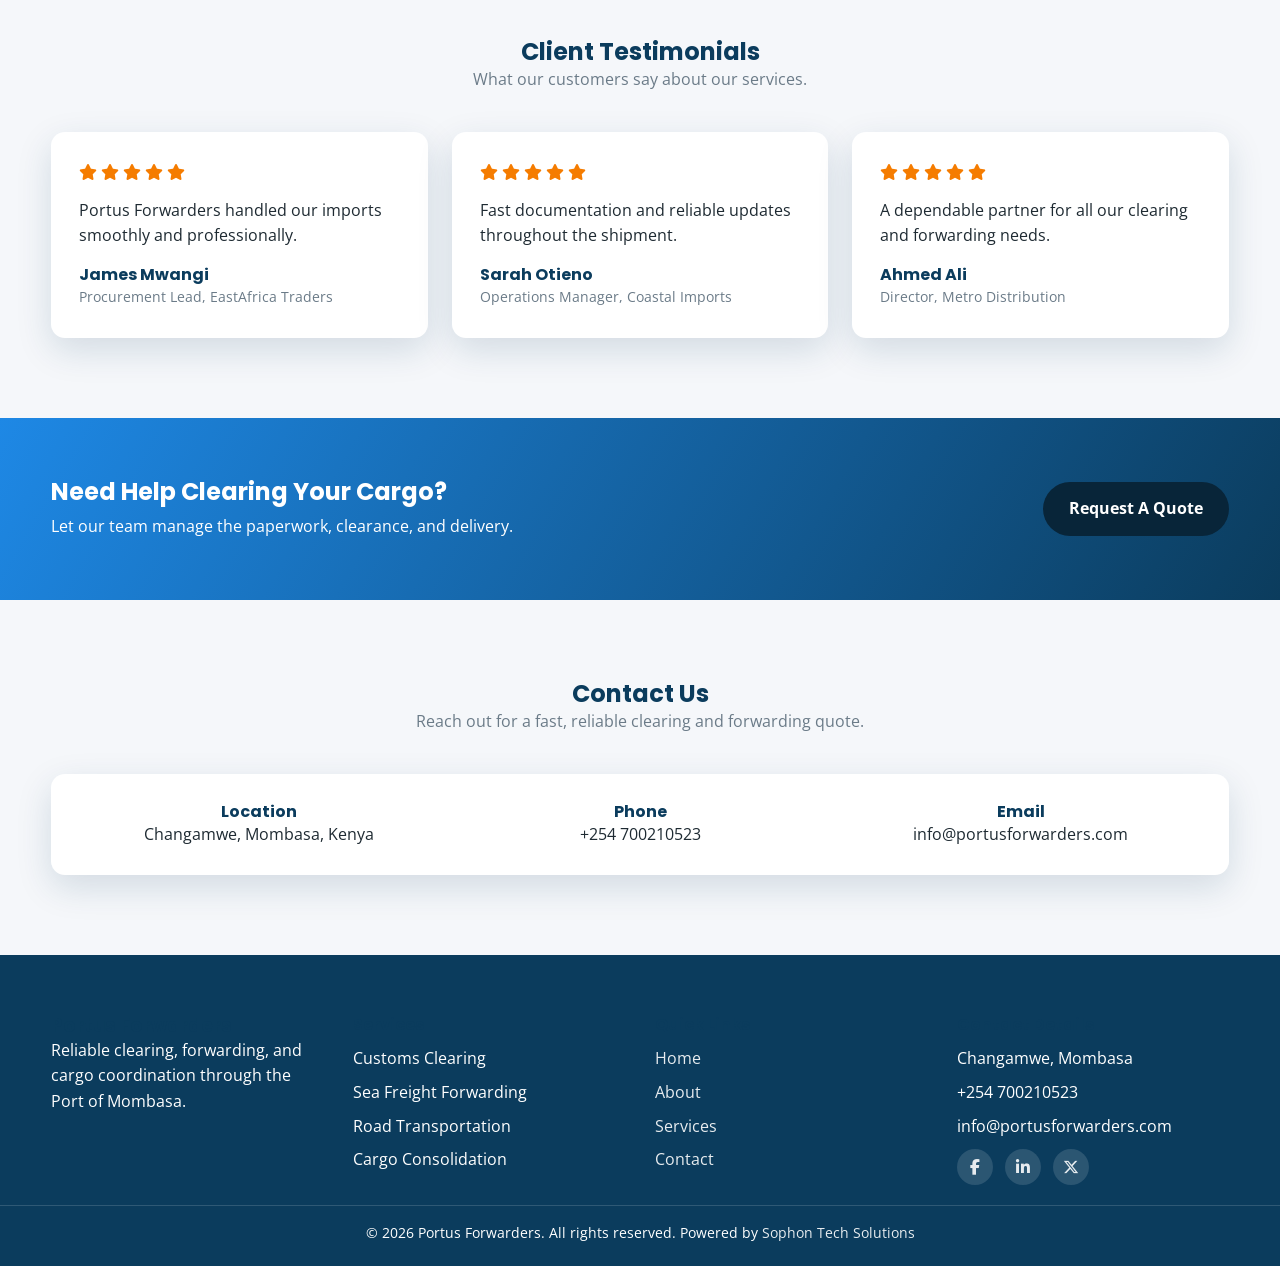
==== commit c4defa4b: "Add logo assets; tidy HTML formatting Add three image assets (Fiver.png, Logo.png, Portus forwarders" ====
--- a/rei-global-logistics/index.html
+++ b/rei-global-logistics/index.html
@@ -20,7 +20,10 @@
     />
     <meta property="og:type" content="website" />
     <meta property="og:url" content="https://portusforwarders.com" />
-    <meta property="og:image" content="https://portusforwarders.com/images/hero.jpg" />
+    <meta
+      property="og:image"
+      content="https://portusforwarders.com/images/hero.jpg"
+    />
 
     <link rel="preconnect" href="https://fonts.googleapis.com" />
     <link rel="preconnect" href="https://fonts.gstatic.com" crossorigin />
@@ -124,7 +127,9 @@
             </p>
           </div>
           <div class="card service-card">
-            <div class="icon-circle"><i class="fa-solid fa-truck-fast"></i></div>
+            <div class="icon-circle">
+              <i class="fa-solid fa-truck-fast"></i>
+            </div>
             <h3>Road Transportation</h3>
             <p>
               Road transportation and final delivery managed with clear
@@ -132,7 +137,9 @@
             </p>
           </div>
           <div class="card service-card">
-            <div class="icon-circle"><i class="fa-solid fa-boxes-stacked"></i></div>
+            <div class="icon-circle">
+              <i class="fa-solid fa-boxes-stacked"></i>
+            </div>
             <h3>Cargo Consolidation</h3>
             <p>
               Cargo consolidation and deconsolidation to simplify handling and
@@ -225,7 +232,9 @@
           <div class="feature">
             <i class="fa-solid fa-headset"></i>
             <h4>End-to-End Support</h4>
-            <p>Dedicated customer support from clearance through final delivery.</p>
+            <p>
+              Dedicated customer support from clearance through final delivery.
+            </p>
           </div>
         </div>
       </div>
@@ -308,8 +317,7 @@
               <i class="fa-solid fa-star"></i>
             </div>
             <p>
-              Portus Forwarders handled our imports smoothly and
-              professionally.
+              Portus Forwarders handled our imports smoothly and professionally.
             </p>
             <h4>James Mwangi</h4>
             <span>Procurement Lead, EastAfrica Traders</span>
--- a/rei-global-logistics/css/style.css
+++ b/rei-global-logistics/css/style.css
@@ -31,6 +31,7 @@
   background: var(--bg);
   line-height: 1.6;
   opacity: 0;
+  overflow-x: hidden;
   transition: opacity 0.4s ease;
 }
 
@@ -287,6 +288,10 @@
   font-size: 1.05rem;
 }
 
+.hero-actions .btn {
+  min-height: 52px;
+}
+
 .hero-actions {
   display: flex;
   gap: 16px;
@@ -799,19 +804,53 @@
   border-top: 1px solid rgba(255, 255, 255, 0.15);
   padding-top: 14px;
   font-size: 0.9rem;
+  line-height: 1.8;
 }
 
 /* =========================
    Responsive
    ========================= */
 
-@media (max-width: 1100px) {
+@media (max-width: 1024px) {
+  .section {
+    padding: 72px 0;
+  }
+
+  .hero-content {
+    max-width: 760px;
+    padding-inline: 16px;
+  }
+
+  .hero-content h1 {
+    font-size: clamp(2.4rem, 5vw, 3.2rem);
+  }
+
   .grid-4 {
-    grid-template-columns: repeat(2, 1fr);
-  }
-}
-
-@media (max-width: 900px) {
+    grid-template-columns: repeat(2, minmax(0, 1fr));
+  }
+
+  .grid-3 {
+    grid-template-columns: repeat(2, minmax(0, 1fr));
+  }
+
+  .footer-grid {
+    grid-template-columns: repeat(2, minmax(0, 1fr));
+  }
+}
+
+@media (max-width: 768px) {
+  .section {
+    padding: 56px 0;
+  }
+
+  .container {
+    width: min(100% - 32px, 1200px);
+  }
+
+  .navbar {
+    padding: 16px 0;
+  }
+
   .nav-links,
   .navbar .btn {
     display: none;
@@ -819,54 +858,238 @@
 
   .nav-toggle {
     display: block;
+    z-index: 1001;
   }
 
   .nav-links.open {
     position: absolute;
-    top: 100%;
+    top: calc(100% + 10px);
+    left: 0;
     right: 0;
-    background: var(--white);
-    width: min(320px, 90%);
+    width: 100%;
     display: flex;
     flex-direction: column;
-    padding: 20px;
+    gap: 10px;
+    padding: 18px;
+    background: var(--dark);
+    border-radius: var(--radius);
     box-shadow: var(--shadow);
+    animation: menuDrop 0.24s ease;
+  }
+
+  .nav-links.open a {
+    color: var(--white);
+    width: 100%;
+    padding: 12px 14px;
+    border-radius: 10px;
+  }
+
+  .nav-links.open a:hover,
+  .nav-links.open a:focus-visible,
+  .nav-links.open a.active {
+    color: var(--white);
+    background: rgba(255, 255, 255, 0.12);
+    outline: none;
   }
 
   .nav-links.open .btn-small {
     display: inline-flex;
-  }
-
-  .split,
-  .contact-grid,
+    justify-content: center;
+    margin-top: 4px;
+  }
+
+  .hero {
+    min-height: auto;
+    padding: 112px 0 72px;
+  }
+
+  .hero-overlay {
+    background: rgba(0, 0, 0, 0.34);
+  }
+
+  .hero-content {
+    max-width: 100%;
+    padding-inline: 10px;
+  }
+
+  .hero-kicker {
+    font-size: 0.78rem;
+    letter-spacing: 1.6px;
+  }
+
+  .hero-content h1 {
+    font-size: clamp(2rem, 7vw, 2.3rem);
+    line-height: 1.15;
+    margin-bottom: 14px;
+  }
+
+  .hero-content p {
+    max-width: 100%;
+    font-size: 1rem;
+    line-height: 1.65;
+    margin-bottom: 22px;
+    color: rgba(255, 255, 255, 0.96);
+  }
+
+  .hero-actions {
+    flex-direction: column;
+    align-items: stretch;
+    gap: 12px;
+  }
+
+  .hero-actions .btn {
+    width: 100%;
+  }
+
+  .hero-trust {
+    gap: 12px 18px;
+    font-size: 0.95rem;
+  }
+
+  .grid-4,
   .grid-3,
   .grid-2,
   .contact-preview,
+  .contact-grid,
+  .split,
   .footer-grid {
     grid-template-columns: 1fr;
   }
 
+  .card,
+  .contact-form-wrap,
+  .contact-details,
+  .contact-preview {
+    padding: 24px 20px;
+  }
+
+  .service-card {
+    width: 100%;
+  }
+
+  .feature {
+    padding: 20px 12px;
+  }
+
+  .timeline-step {
+    grid-template-columns: 60px 1fr;
+    gap: 16px;
+  }
+
+  .timeline::before {
+    left: 24px;
+  }
+
+  .timeline-icon {
+    width: 48px;
+    height: 48px;
+    font-size: 18px;
+  }
+
   .cta-inner {
     flex-direction: column;
-    align-items: flex-start;
-  }
-
-  .timeline::before {
-    left: 28px;
-  }
-}
-
-@media (max-width: 600px) {
-  .section {
-    padding: 60px 0;
-  }
-
-  .hero-actions {
+    align-items: stretch;
+  }
+
+  .cta-inner .btn {
+    width: 100%;
+  }
+
+  .footer {
+    padding: 56px 0 104px;
+  }
+
+  .footer-grid,
+  .footer-bottom,
+  .socials {
+    text-align: center;
+    justify-content: center;
+  }
+
+  .footer-bottom p {
+    display: flex;
     flex-direction: column;
-    align-items: flex-start;
+    align-items: center;
+    gap: 4px;
+  }
+
+  .footer-bottom a {
+    display: inline-block;
+  }
+
+  .whatsapp-float {
+    width: 48px;
+    height: 48px;
+    right: 16px;
+    bottom: 20px;
+    font-size: 22px;
   }
 
   .logo-track {
     animation-duration: 28s;
   }
 }
+
+@media (max-width: 480px) {
+  .section {
+    padding: 48px 0;
+  }
+
+  .container {
+    width: min(100% - 24px, 1200px);
+  }
+
+  .logo {
+    font-size: 1.05rem;
+  }
+
+  .hero {
+    padding: 104px 0 64px;
+  }
+
+  .hero-content {
+    padding-inline: 6px;
+  }
+
+  .hero-content h1 {
+    font-size: 2rem;
+  }
+
+  .hero-content p {
+    font-size: 0.98rem;
+  }
+
+  .hero-trust {
+    flex-direction: column;
+    align-items: center;
+    gap: 10px;
+  }
+
+  .nav-links.open {
+    top: calc(100% + 8px);
+    padding: 16px;
+  }
+
+  .card,
+  .contact-form-wrap,
+  .contact-details,
+  .contact-preview {
+    padding: 22px 18px;
+  }
+
+  .footer {
+    padding-bottom: 112px;
+  }
+}
+
+@keyframes menuDrop {
+  from {
+    opacity: 0;
+    transform: translateY(-8px);
+  }
+
+  to {
+    opacity: 1;
+    transform: translateY(0);
+  }
+}
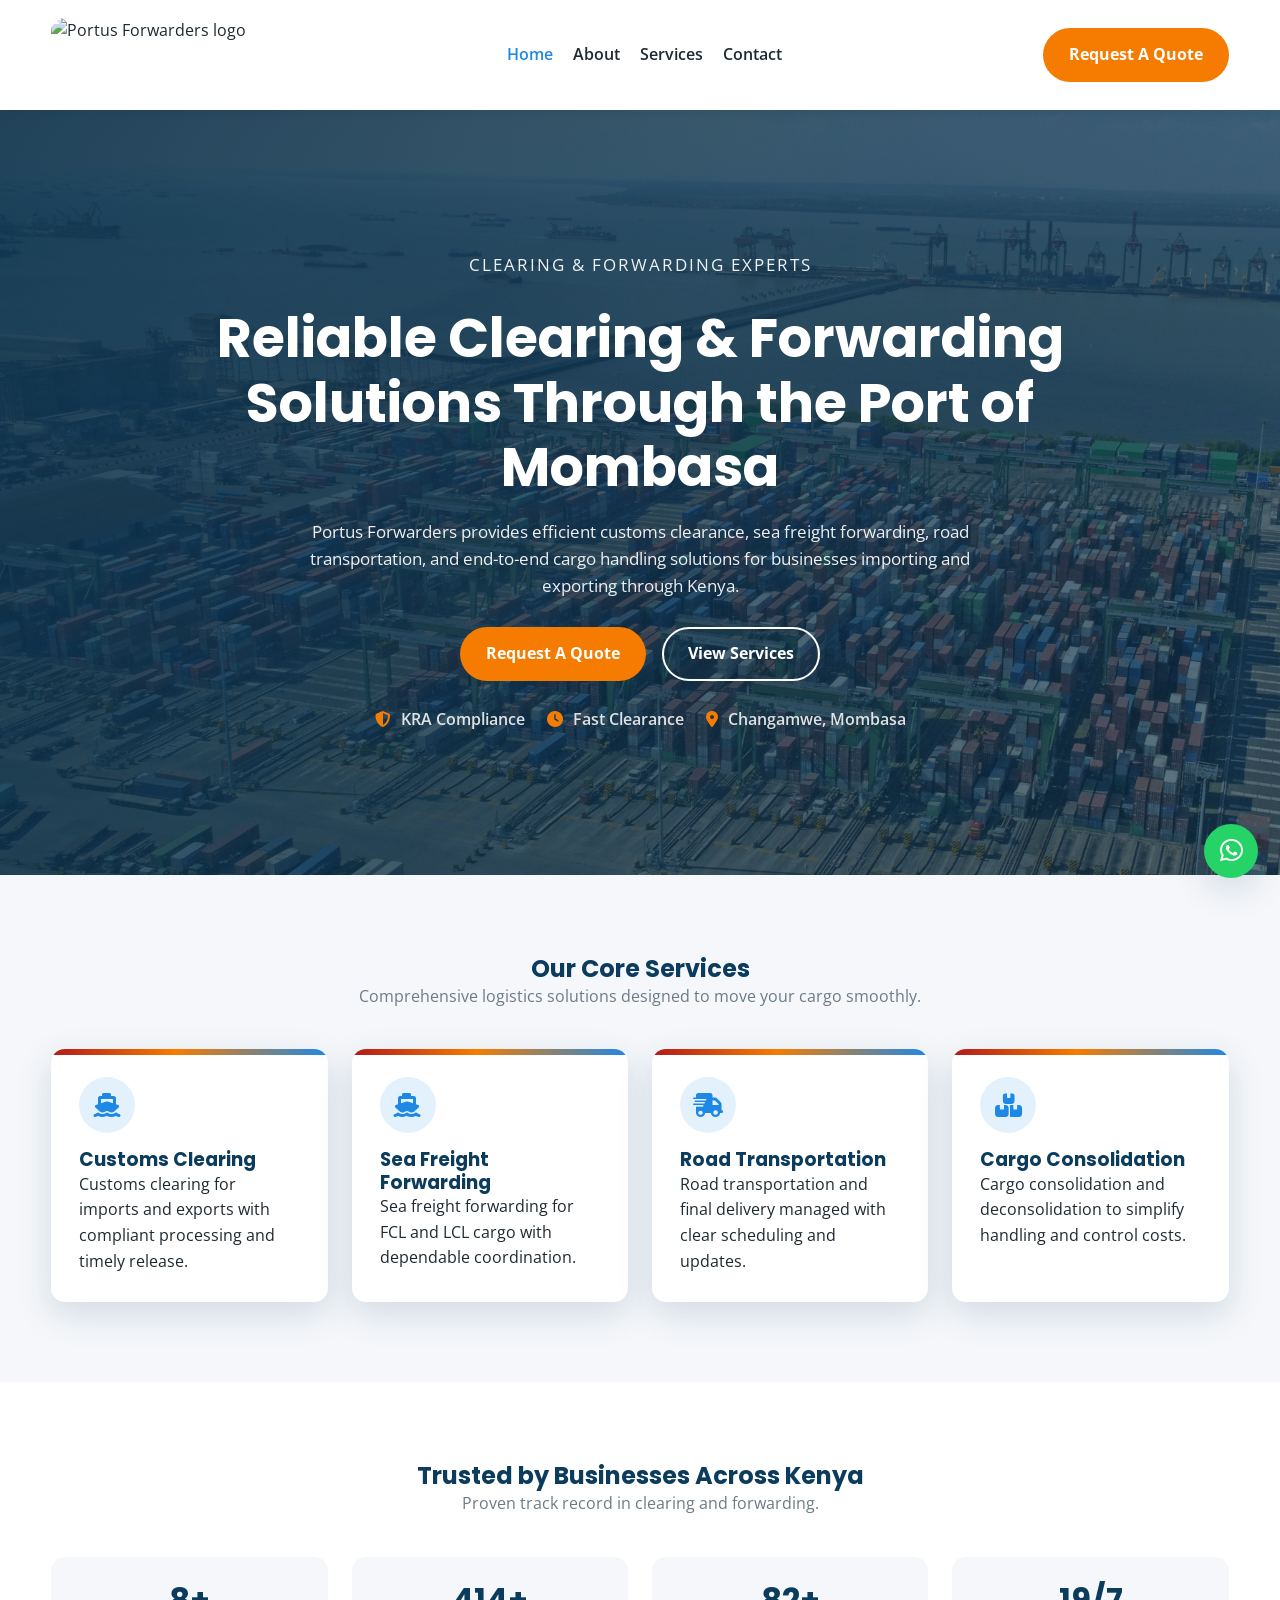
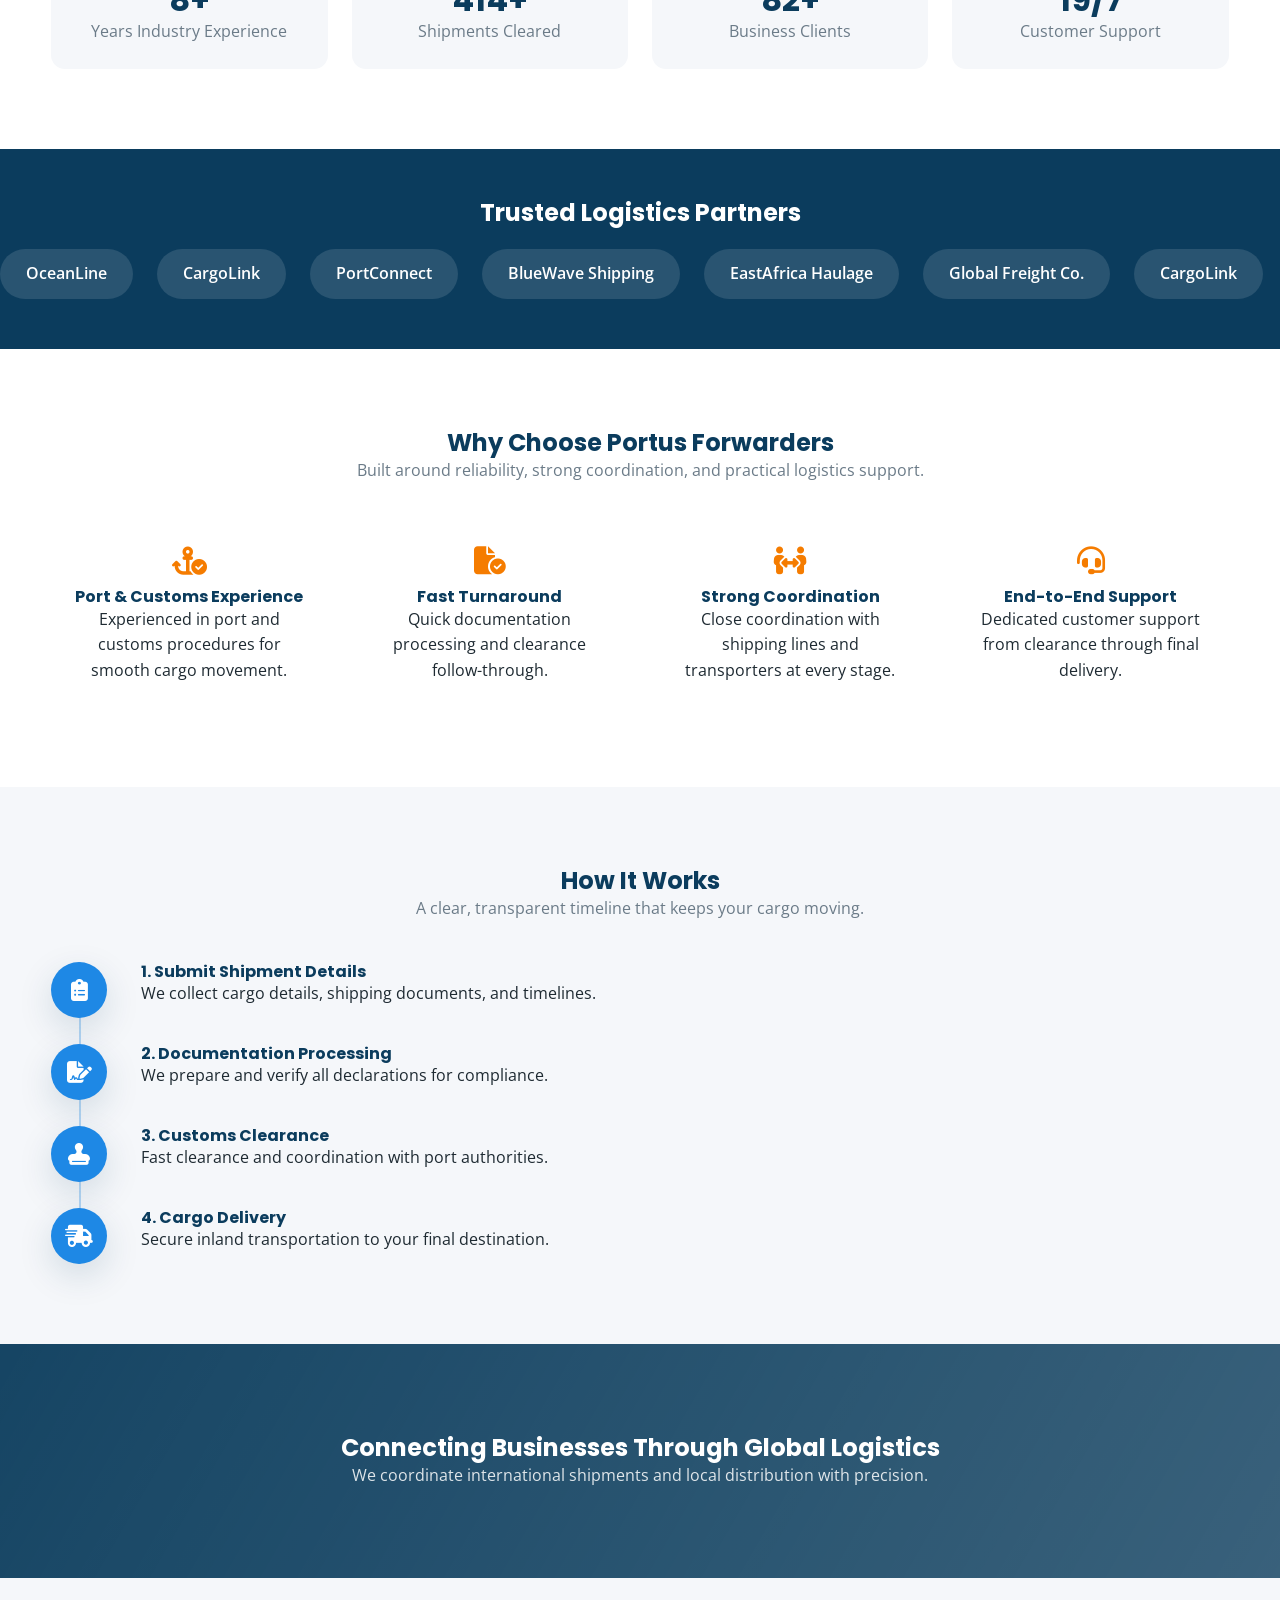
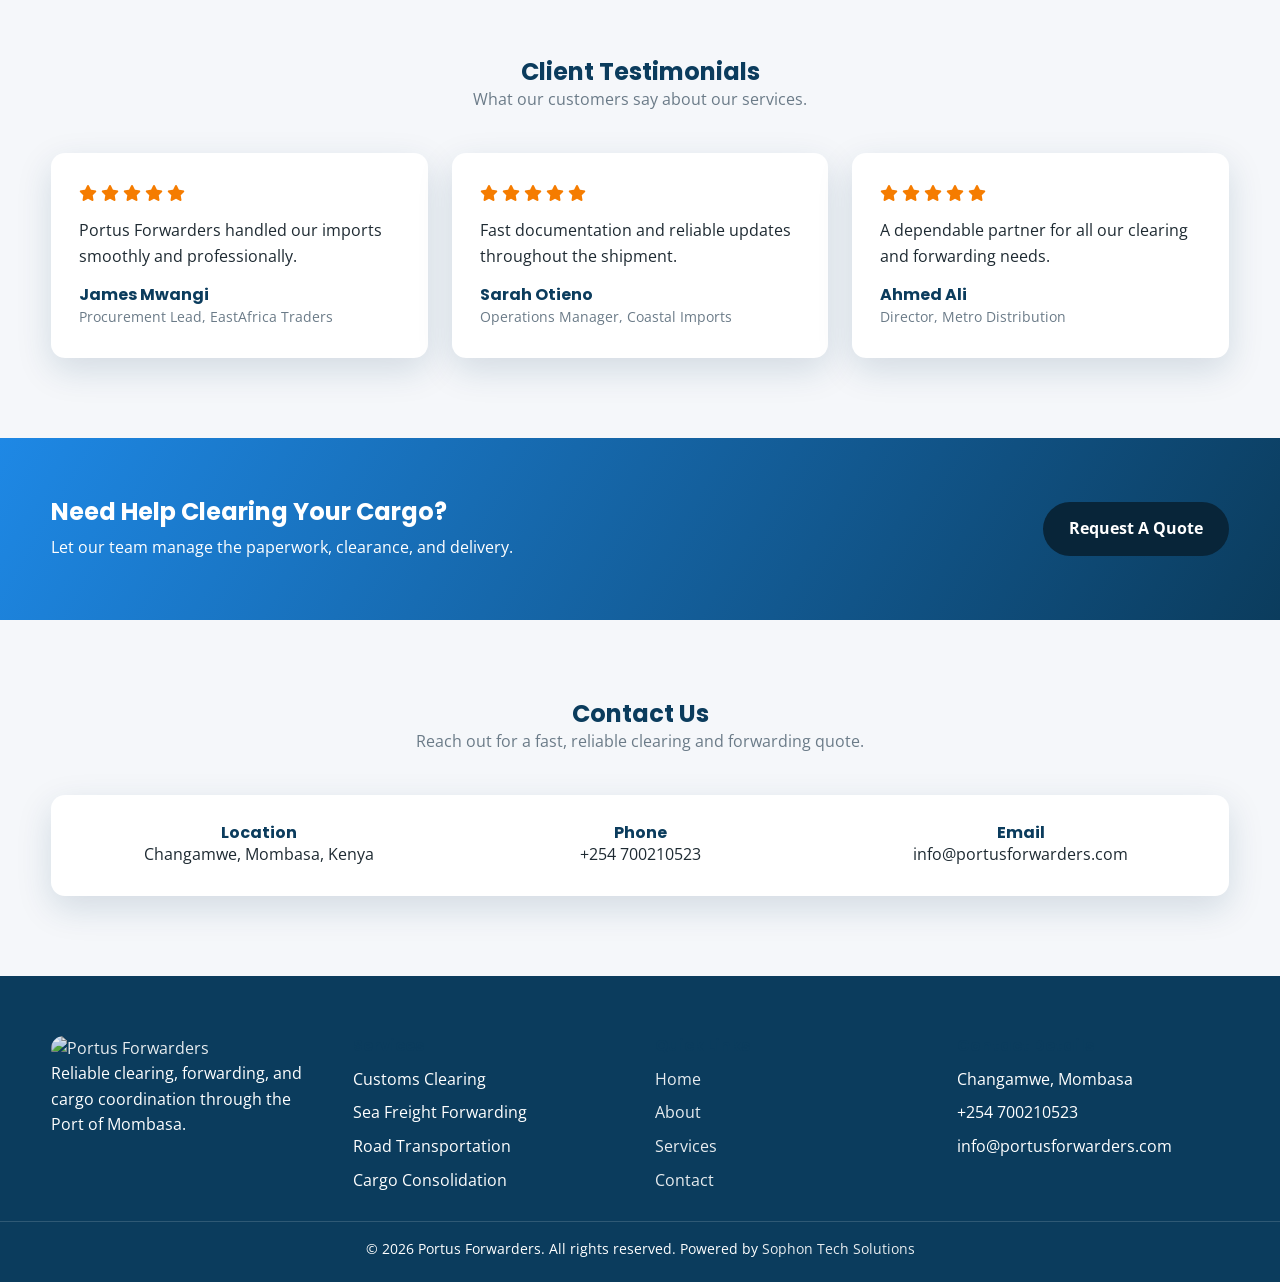
==== commit 7cc1b109: "Refactor code structure for improved readability and maintainability" ====
--- a/rei-global-logistics/index.html
+++ b/rei-global-logistics/index.html
@@ -8,6 +8,8 @@
       content="Portus Forwarders provides efficient customs clearance, sea freight forwarding, road transportation, and end-to-end cargo handling solutions through the Port of Mombasa."
     />
     <title>Portus Forwarders | Clearing & Forwarding in Mombasa</title>
+    <link rel="icon" type="image/png" href="assets/favicon.png">
+    <link rel="apple-touch-icon" href="assets/favicon.png">
 
     <!-- Open Graph -->
     <meta
@@ -43,7 +45,13 @@
     <!-- Header / Navbar -->
     <header class="site-header">
       <nav class="navbar container" aria-label="Main navigation">
-        <a href="index.html" class="logo">Portus Forwarders</a>
+        <a href="index.html" class="logo" aria-label="Portus Forwarders home">
+  <img
+    src="assets/portus-forwarders-logo.png"
+    alt="Portus Forwarders logo"
+  />
+  
+</a>
         <button
           class="nav-toggle"
           aria-label="Toggle menu"
@@ -392,13 +400,18 @@
     <!-- Footer -->
     <footer class="footer">
       <div class="container footer-grid">
-        <div>
-          <h3>Portus Forwarders</h3>
-          <p>
-            Reliable clearing, forwarding, and cargo coordination through the
-            Port of Mombasa.
-          </p>
-        </div>
+        <div class="footer-brand">
+  <a href="index.html" aria-label="Portus Forwarders home">
+    <img
+      src="assets/portus-forwarders-logo.png"
+      alt="Portus Forwarders"
+    />
+  </a>
+  <p>
+    Reliable clearing, forwarding, and cargo coordination through the
+    Port of Mombasa.
+  </p>
+</div>
         <div>
           <h4>Services</h4>
           <ul>
@@ -424,7 +437,7 @@
             <li>+254 700210523</li>
             <li>info@portusforwarders.com</li>
           </ul>
-          <div class="socials">
+          <!-- <div class="socials">
             <a href="#" aria-label="Facebook"
               ><i class="fa-brands fa-facebook-f"></i
             ></a>
@@ -434,7 +447,7 @@
             <a href="#" aria-label="Twitter"
               ><i class="fa-brands fa-x-twitter"></i
             ></a>
-          </div>
+          </div> ---- IGNORE --->
         </div>
       </div>
       <div class="footer-bottom">
--- a/rei-global-logistics/css/style.css
+++ b/rei-global-logistics/css/style.css
@@ -124,10 +124,16 @@
 }
 
 .logo {
-  font-family: "Poppins", sans-serif;
-  font-weight: 700;
-  font-size: 1.2rem;
-  color: var(--primary);
+  display: inline-flex;
+  align-items: center;
+  text-decoration: none;
+}
+
+.logo img {
+  width: auto;
+  height: 74px;
+  display: block;
+  object-fit: contain;
 }
 
 .nav-links {
@@ -998,6 +1004,13 @@
   .footer {
     padding: 56px 0 104px;
   }
+  .footer-brand img {
+  width: auto;
+  height: 25px;
+  display: block;
+  object-fit: contain;
+  margin-bottom: 16px;
+}
 
   .footer-grid,
   .footer-bottom,
